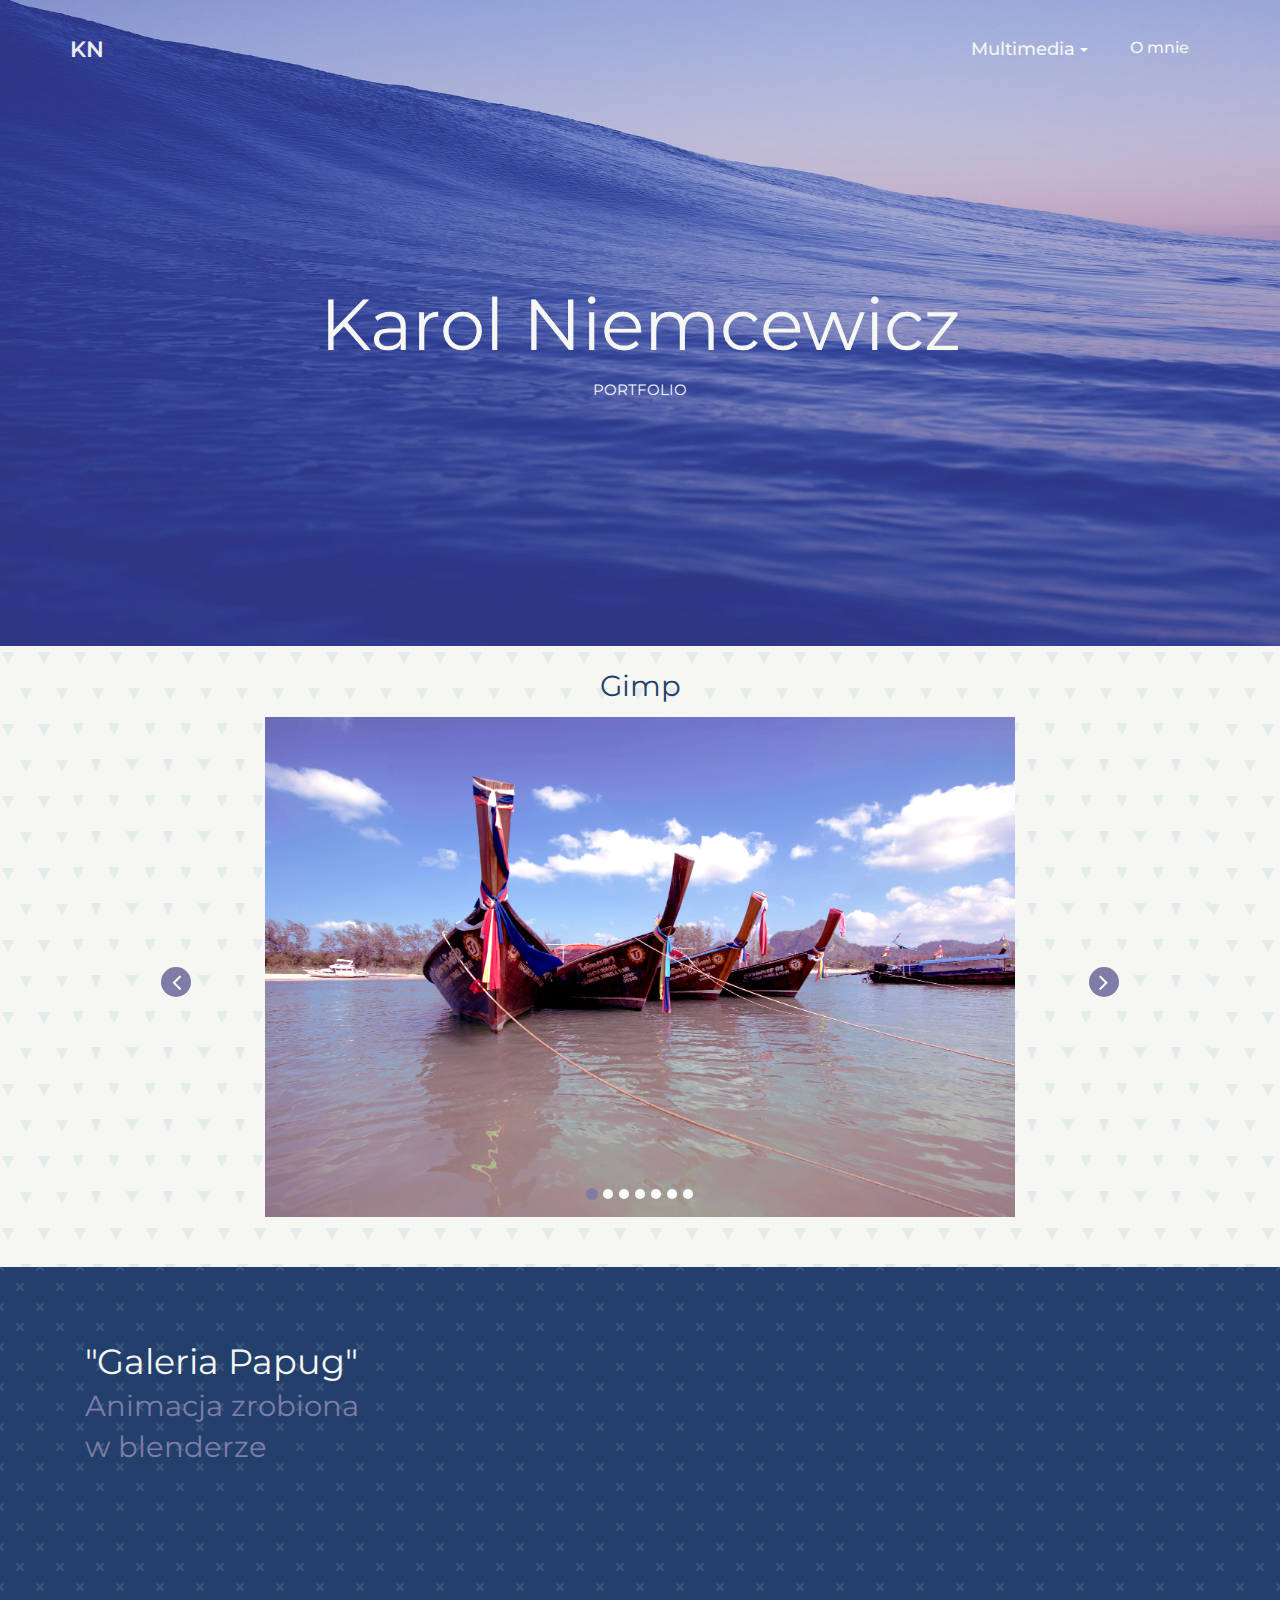
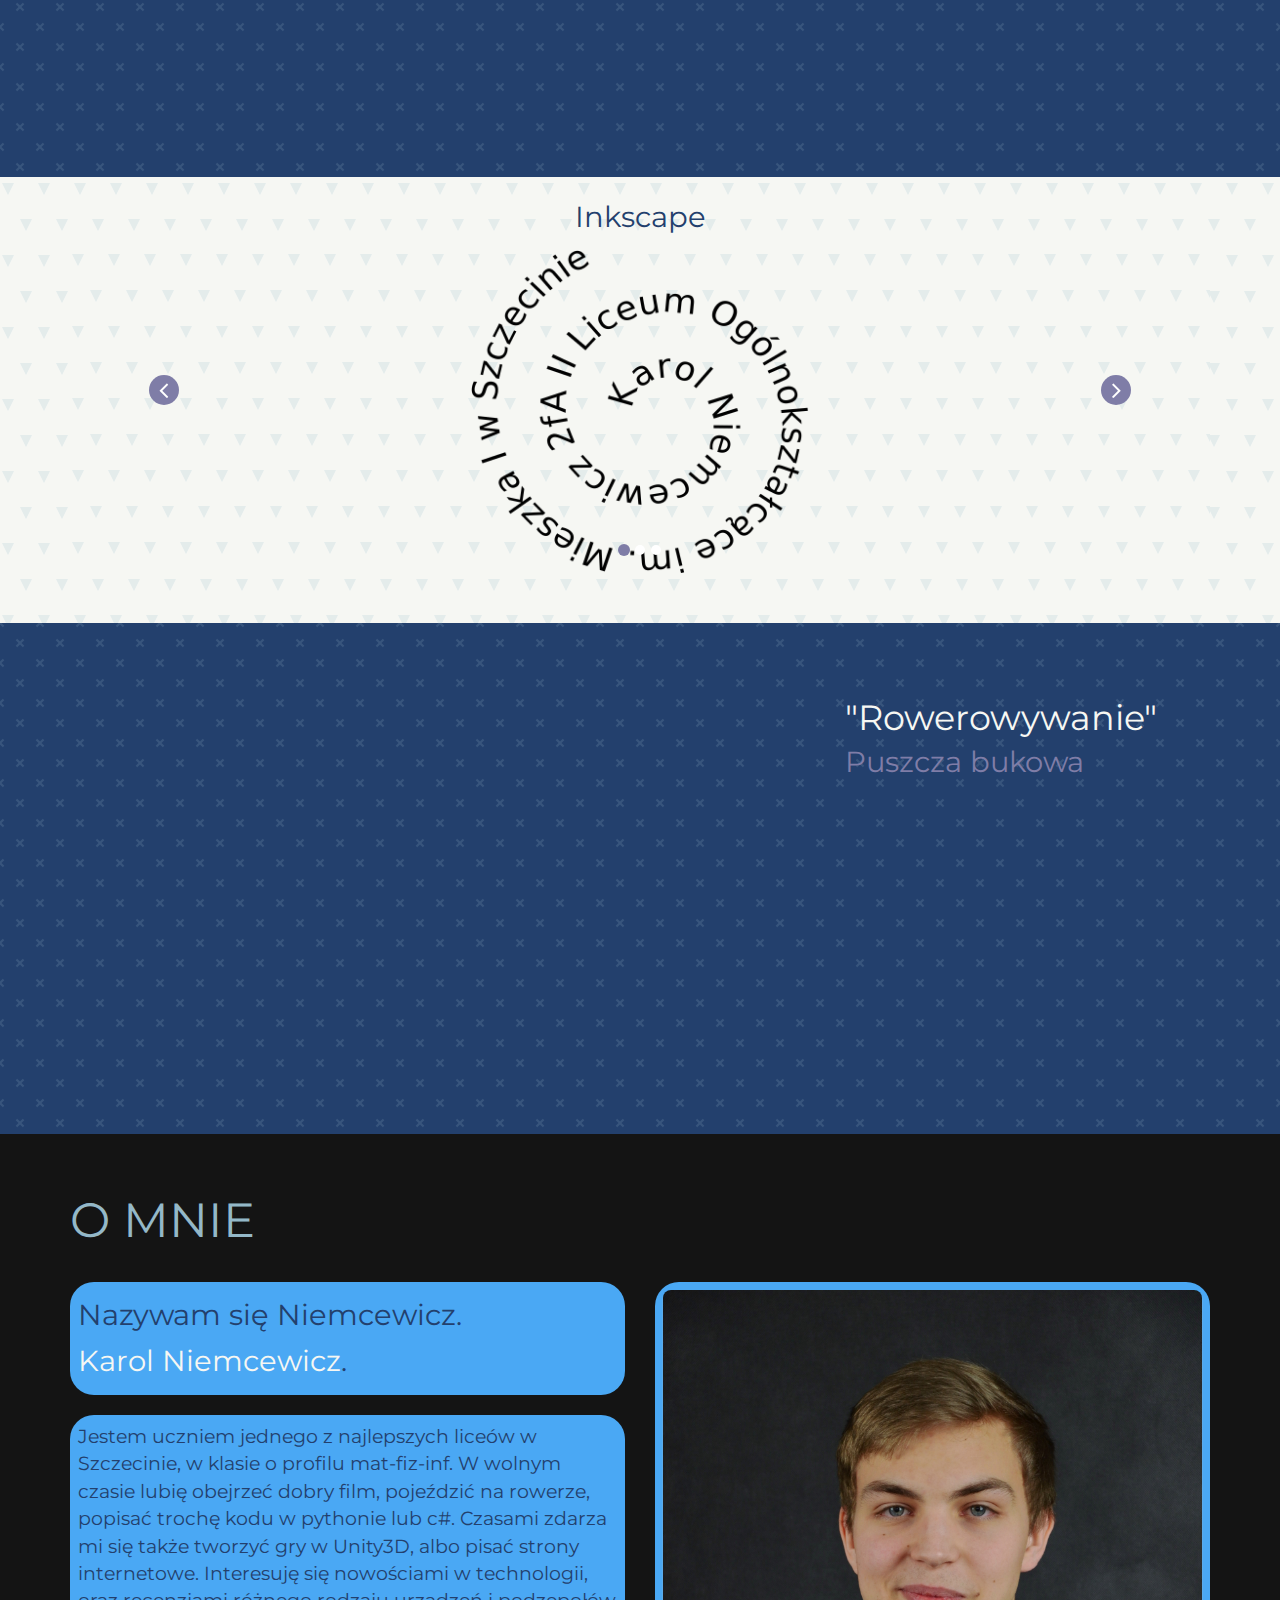
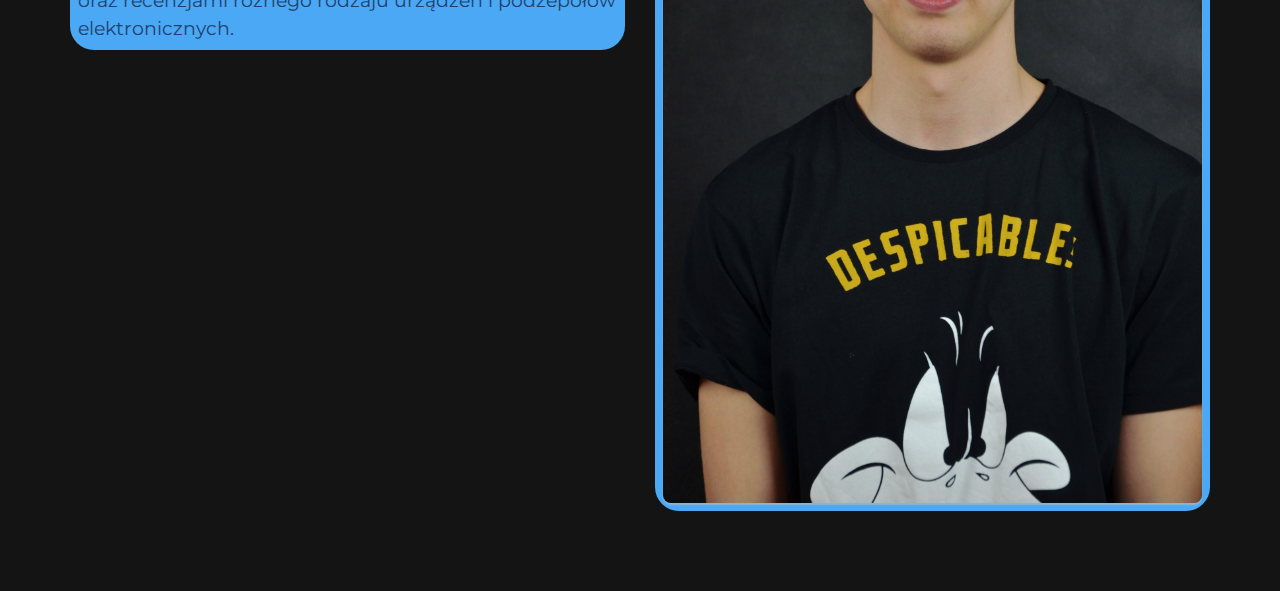
==== index.html @ 4304718c "changed collumn layout in 'about me' sector" ====
<!DOCTYPE html>
<html lang="en">
<head>
	<meta charset="utf-8" />
	<meta http-equiv="X-UA-Compatible" content="IE=edge,chrome=1" />
	<link rel="icon" type="image/png" href="myImages/duck.png"><!--assets/paper_img/favicon.ico-->

	<title>KN -Portfolio</title>

	<meta content='width=device-width, initial-scale=1.0, maximum-scale=1.0, user-scalable=0' name='viewport' />
  <meta name="viewport" content="width=device-width" />

  <link href="bootstrap3/css/bootstrap.css" rel="stylesheet" />
  <link href="assets/css/ct-paper.css" rel="stylesheet"/>
  <link href="assets/css/demo.css" rel="stylesheet" />
  <link href="myJSnCSS/myCSS.css" rel="stylesheet" />
  <!--     Fonts and icons     -->
  <link href="http://maxcdn.bootstrapcdn.com/font-awesome/4.2.0/css/font-awesome.min.css" rel="stylesheet">
  <!--<link href='http://fonts.googleapis.com/css?family=Montserrat' rel='stylesheet' type='text/css'>-->
  <!--<link href='http://fonts.googleapis.com/css?family=Open+Sans:400,300' rel='stylesheet' type='text/css'>-->
	<style>
		@import url('https://fonts.googleapis.com/css?family=Montserrat|Open+Sans');
	</style>

</head>
<body>
<!--    navbar come here          -->

<nav class="navbar navbar-transparent" style="z-index:1">
  <div class="container" style="z-index:1">
    <div class="navbar-header">
      <button type="button" class="navbar-toggle" data-toggle="collapse" data-target="#navigation1"><!--aria-expanded="false"-->
        <span class="sr-only">Toggle navigation</span>
        <span class="icon-bar"></span>
        <span class="icon-bar"></span>
        <span class="icon-bar"></span>
      </button>
<!--
      <a href="#" class="navbar-left">-->
				<!--https://ae01.alicdn.com/kf/HTB1A.5dPFXXXXXFXXXXq6xXFXXXH/12cm-15-1cm-font-b-Parrot-b-font-Bird-Fashion-Stickers-Decals-Vinyl-Car-Styling-font.jpg-->
				<!--
				<img class="img-responsive img-thumbnail" alt="logo.jpg" style="max-height: 50px; padding: 0 0;position: relative; top: 10px; left: -8px" src="myImages/KarolN.jpg">
      </a>
-->
			<a class="navbar-brand navbar-left" href="#">
         KN
      </a>
      <!--</div>-->
    </div>
    <div class="collapse navbar-collapse" id="navigation1">
      <ul class="nav navbar-nav navbar-right">
          <li>
						<div class="btn-group">
						  <button type="button" class="whiteTXT btn btn-simple dropdown-toggle" data-toggle="dropdown" aria-haspopup="true" aria-expanded="false">
						    Multimedia <span class="caret"></span>
						  </button>
						  <ul class="dropdown-menu">
						    <li><a href="#gimp">Gimp</a></li>
						    <li><a href="#papugi">Blender</a></li>
						    <li><a href="#inkscape">Inkscape</a></li>
						    <li><a href="#film">Film</a></li>
						  </ul>
						</div>
            <!--<a href="#multimedia" class="btn btn-primary btn-simple whiteTXT whiteTXTnav">Multimedia</a>-->
          </li>
<!--
					<li>
            <a href="#papugi" class="btn btn-default btn-simple whiteTXT whiteTXTnav">Zobacz papużki</a>
          </li>
-->
          <li>
            <!--http://www.creative-tim.com/product/paper-kit-->
            <a href="#omnie" class="btn btn-default btn-simple whiteTXT whiteTXTnav">O mnie</a>
          </li>
      </ul>
    </div>
  </div>
</nav>
<!-- end navbar  -->

	<div class="wrapper">
  	<div class="sec1">
    	<div class="container-fluid">
      	<div class="motto-title col-sm-12">
        	<h1>Karol Niemcewicz</h1>
					<small>PORTFOLIO</small>
	    	</div>
			</div>
	  </div>

	  <div class="sec2" id="gimp" style="">
	    <div class="container">
				<div class="col-md-12" style="text-align: center">
					<!--<h2 style="text-align:left;">Prace z multimediów</h2>-->
					<h3>Gimp</h3>
				</div>
			</div>
			<div class="container">
	      <div class="carousel slide" id="multimediaCarousel" data-ride="carousel">
					<ol class="carousel-indicators">
	    			<li data-target="#multimediaCarousel" data-slide-to="0" class="active"></li>
	    			<li data-target="#multimediaCarousel" data-slide-to="1"></li>
	    			<li data-target="#multimediaCarousel" data-slide-to="2"></li>
						<li data-target="#multimediaCarousel" data-slide-to="3"></li>
						<li data-target="#multimediaCarousel" data-slide-to="4"></li>
						<li data-target="#multimediaCarousel" data-slide-to="5"></li>
						<li data-target="#multimediaCarousel" data-slide-to="6"></li>

	  			</ol>
					<div class="carousel-inner">
						<div class="item active">
							<div class="carouselImg1"><img src="myImages/venezia.jpg"></div>
						</div>
						<div class="item">
							<div class="carouselImg1"><img src="myImages/hairColor.jpg"></div>
						</div>
						<div class="item">
							<div class="carouselImg1"><img src="myImages/faceRepair.jpg"></div>
						</div>
						<div class="item">
							<div class="carouselImg1"><img src="myImages/figura.jpg"></div>
						</div>
						<div class="item">
							<div class="carouselImg1"><img src="myImages/egypt.png"></div>
						</div>
						<div class="item">
							<div class="carouselImg1"><img src="myImages/paris.jpg"></div>
						</div>
						<div class="item">
							<div class="carouselImg1"><img src="myImages/bird.jpg"></div>
						</div>
					</div>
					<a class="left carousel-control" href="#multimediaCarousel" role="button" data-slide="prev">
				    <span class="fa fa-angle-left"></span>
				  </a>
				  <a class="right carousel-control" href="#multimediaCarousel" role="button" data-slide="next">
				    <span class="fa fa-angle-right"></span>
				  </a>
				</div>
	    </div>
	  </div>
	<div class="sec3" id="papugi">
		<div class="container">
			<div class-"row">
				<div class="col-md-4 col-sm-12">
					<h3>
						<big>"Galeria Papug"</big><br><span style="color: #7F7DA7;">Animacja zrobiona w&nbspblenderze</span>
					</h3>
				</div>
				<div class="col-md-8 col-sm-12">
					<div class="embed-responsive embed-responsive-16by9">
						<iframe class="embed-responsive-item" src="https://www.youtube.com/embed/mJWH2rrY6X4" frameborder="0" allowfullscreen ></iframe>
					</div>
				</div>
			</div>
		</div>
	</div>
	<div class="sec4" class="whiteBG whiteTXT" id="inkscape">
		<div class="col-md-12" style="text-align: center;">
			<!--<h2 style="text-align:left;">Prace z multimediów</h2>-->
			<h3>Inkscape</h3>
		</div>
		<div class="carousel slide container" id="inkscapeCar" data-ride="carousel">
			<ol class="carousel-indicators">
  			<li data-target="#inkscapeCar" data-slide-to="0" class="active"></li>
  			<li data-target="#inkscapeCar" data-slide-to="1"></li>
				<li data-target="#inkscapeCar" data-slide-to="2"></li>
  		</ol>
			<div class="carousel-inner">
				<div class="item active">
					<div class="carouselImg2"><img src="myImages/ink1.png"></div>
				</div>
				<div class="item">
					<div class="carouselImg2"><img src="myImages/ink2.png"></div>
				</div>
				<div class="item">
					<div class="carouselImg2"><img src="myImages/ink3.png"></div>
				</div>
			</div>
			<a class="left carousel-control" href="#inkscapeCar" role="button" data-slide="prev">
		    <span class="fa fa-angle-left"></span>
		  </a>
		  <a class="right carousel-control" href="#inkscapeCar" role="button" data-slide="next">
		    <span class="fa fa-angle-right"></span>
		  </a>
		</div>
	</div>
	<div class="sec3" id="film">
			<div class="container">
				<div class-"row">
					<div class="col-md-8 col-sm-12">
						<div class="embed-responsive embed-responsive-16by9">
							<iframe class="embed-responsive-item" src="https://www.youtube.com/embed/llq_i2OmAB4" frameborder="0" allowfullscreen></iframe>
						</div>
					</div>
					<div class="col-md-4 col-sm-12">
						<h3>
							<big>"Rowerowywanie"</big><br><span style="color: #7F7DA7;">Puszcza bukowa</span>
						</h3>
					</div>
				</div>
			</div>
		</div>
		<div class="about" id="omnie">
			<div class="container">
				<h2 class="text-uppercase" style="padding-bottom:20px; color:#94B8C8;">O Mnie</h2>
				<div class="row">
					<div class="col-md-6 col-sm-12">
						<div class="card">
							<h3 style="margin-top:2px;margin-bottom:2px;line-height:1.6">Nazywam się Niemcewicz.<br><span style="color:#F6F7F3;">Karol Niemcewicz</span>.</h3>
						</div>
						<div class="card" style="font-size:1.2em;margin-top:20px;">
							Jestem uczniem jednego z&nbspnajlepszych liceów w Szczecinie, w&nbspklasie o&nbspprofilu <span style="white-space: nowrap">mat-fiz-inf.</span>
							W&nbspwolnym czasie lubię obejrzeć dobry film, pojeździć na rowerze, popisać trochę kodu w&nbsppythonie lub&nbspc#.
							Czasami zdarza mi się także tworzyć gry w&nbspUnity3D, albo&nbsppisać strony internetowe.
							Interesuję się nowościami w&nbsptechnologii, oraz&nbsprecenzjami różnego rodzaju urządzeń i&nbsppodzepołów elektronicznych.
						</div>
					</div>
					<div class="col-md-6 col-sm-12">
						<div class="card">
							<img src="myImages/KarolN.JPG" class="img-responsive img-rounded">
						</div>
					</div>
				</div>
			</div>
		</div>
	</div>
</body>

  <script src="assets/js/jquery-1.10.2.js" type="text/javascript"></script>
	<script src="assets/js/jquery-ui-1.10.4.custom.min.js" type="text/javascript"></script>

	<script src="bootstrap3/js/bootstrap.js" type="text/javascript"></script>
	<script src="bootstrap3/js/bootstrap.min.js" type="text/javascript"></script>
	<!--  Plugins -->
	<script src="assets/js/ct-paper-checkbox.js"></script>
	<script src="assets/js/ct-paper-radio.js"></script>
	<script src="assets/js/bootstrap-select.js"></script>
	<script src="assets/js/bootstrap-datepicker.js"></script>
  <!--<script type="text/javascript" src="https://maps.googleapis.com/maps/api/js?v=3.exp"></script>-->

	<script src="assets/js/ct-paper.js"></script>
	<script>
	//Animated navbar script

	$(document).ready(function(){
  	// Add scrollspy to <body>
		$('.dropdown-toggle').dropdown();
  	$('body').scrollspy({target: ".navbar", offset: 50});

  	// Add smooth scrolling on all links inside the navbar
  	$("#navigation1 a").on('click', function(event) {
    	// Make sure this.hash has a value before overriding default behavior
    	if (this.hash !== "") {
      	// Prevent default anchor click behavior
      	event.preventDefault();

      	// Store hash
      	var hash = this.hash;

      	// Using jQuery's animate() method to add smooth page scroll
      	// The optional number (800) specifies the number of milliseconds it takes to scroll to the specified area
      	$('html, body').animate({
        	scrollTop: $(hash).offset().top
      		}, 800, function(){

        	// Add hash (#) to URL when done scrolling (default click behavior)
        	window.location.hash = hash;
      	});
    	}  // End if
  	});
	});
</script>
</html>
---- assets/css/demo.css ----
.tim-row{
    margin-bottom: 20px;
}

.tim-white-buttons {
    background-color: #777777;
}
.tim-title{
    margin-top: 30px;
    margin-bottom: 25px;
    min-height: 32px;
}
.tim-title.text-center{
    margin-bottom: 50px;
}
.tim-typo{
    padding-left: 25%;
    margin-bottom: 40px;
    position: relative;   
}
.tim-typo .tim-note{
    bottom: 10px;
    color: #c0c1c2;
    display: block;
    font-weight: 400;
    font-size: 13px;
    line-height: 13px;
    left: 0;
    margin-left: 20px;
    position: absolute;
    width: 260px;
}
.tim-row{
    padding-top: 50px;
}
.tim-row h3{
    margin-top: 0;
}
.switch{
    margin-right: 20px;
}
#navbar-full .navbar{
    border-radius: 0 !important;
    margin-bottom: 0;
    z-index: 2;
}
.space{
    height: 130px;
    display: block;
}
.space-110{
    height: 110px;
    display: block;
}
.space-50{
    height: 50px;
    display: block;
}
.space-70{
    height: 70px;
    display: block;
}
.navigation-example .img-src{
    background-attachment: scroll; 
}

.main{
    background-color: #fff;
/*     position: relative; */

}
.navigation-example{
    background-image: url('../paper_img/red.jpg');
    background-position: center center;
    background-size: cover;
    background-attachment: fixed;
    margin-top:0;
}
#notifications{
    background-color: #FFFFFF;
    display: block;
    width: 100%;
    position: relative;
}
.tim-note{
    text-transform: capitalize;
}
.subscribe-form{
    padding-top: 20px;
}
.subscribe-form .form-control{
    
}

.space-100{
    height: 100px;
    display: block;
    width: 100%;
}

.be-social{
    padding-bottom: 20px;
/*     border-bottom: 1px solid #aaa; */
    margin: 0 auto 40px;
}
.txt-white{
    color: #FFFFFF;
}
.txt-gray{
    color: #ddd !important;
}
.footer-demo{
    background-attachment: fixed;
    position: relative;
    line-height: 20px;
}
.footer-demo nav > ul {
  list-style: none;
  margin: 0;
  padding: 0;
  font-weight: normal;
}
.footer-demo nav > ul > li{
    display: inline-block;
    padding: 10px 15px;
    margin: 15px 3px;
    line-height: 20px;
    text-align: center;
}
.footer-demo nav > ul > li:first-child{
    margin: 0;
    padding: 0;
}
.footer-demo nav > ul a:not(.btn) {
  color: #777777;
  display: block;
  margin-bottom: 3px;
}
.footer-demo nav > ul a:not(.btn):hover, .footer nav > ul a:not(.btn):focus {
  color: #E3E3E3;
}
.footer-demo .copyright {
  color: #777777;
  padding: 10px 15px;
  font-size: 14px;
  margin: 15px 3px;
  line-height: 20px;
  text-align: center;
}
.footer-demo .heart{
    color: #EB5E28;
}

.social-share{
    float: left;
    margin-right: 8px;
}
.social-share a{
    color: #FFFFFF;
}
#subscribe_email{
    border-radius: 0;
    border-left: 0;
    border-right: 0;
}
.pick-class-label{
    border-radius: 8px;
    color: #ffffff;
    cursor: pointer;
    display: inline-block;
    font-size: 75%;
    font-weight: bold;
    line-height: 1;
    margin-right: 10px;
    padding: 23px;
    text-align: center;
    vertical-align: baseline;
    white-space: nowrap;
}

.parallax{
  width:100%;
  height:570px;
 
  display: block;
  background-attachment: fixed;
    background-repeat:no-repeat;
    background-size:cover;
    background-position: center center;
  
}

.logo-container .logo{
    overflow: hidden;
    border-radius: 50%;
    border: 1px solid #333333;
    width: 50px; 
    float: left;
}

.logo-container .brand{
    font-size: 18px;
    color: #FFFFFF;
    line-height: 20px;
    float: left;
    margin-left: 10px;
    margin-top: 5px;
    width: 50px;
    height: 50px;
}
.logo-container{
    margin-top: 10px;
}
.logo-container .logo img{
    width: 100%;
}
.navbar-small .logo-container .brand{
    color: #333333;
}
.demo-header{
    background-size: cover;
    background-color: #FF8F5E;
    background-position: center top;
    margin-top: -100px;
    min-height: 600px;
}
.demo-header-image{
    background-image: url('../paper_img/city.jpg');
}
.demo-header .motto{
    color: #FFFFFF;
    padding-top: 15%;
    text-align: center;
    z-index: 3;
}
.demo-header .motto h3{
    margin-bottom: 0;
}
.separator{
    content: "Separator";
    color: #FFFFFF;
    display: block;
    width: 100%;
    padding: 20px;
}
.separator-line{
    background-color: #EEE;
    height: 1px;
    width: 100%;
    display: block;
}
.separator.separator-gray{
    background-color: #EEEEEE;
}
.social-buttons-demo .btn{
    margin-right: 5px;
    margin-bottom: 7px;
}

.img-container{
    width: 100%;
    overflow: hidden;
}
.img-container img{
    width: 100%;
}
.lightbox img{
    width: 100%;
}
.lightbox .modal-content{
    overflow: hidden;
}
.lightbox .modal-body{
    padding: 0;
}
@media screen and (min-width: 991px){
    .lightbox .modal-dialog{
        width: 960px;
    }
}

@media (max-width: 768px){
    .btn, .btn-morphing{
        margin-bottom: 10px;
    }
    .parallax .motto{
        top: 170px;
        margin-top: 0;
        font-size: 60px;
        width: 270px;
    }
}

.presentation .loader{
    opacity: 0;
    display: block;
    transition: all 0.4s;
    -webkit-transition: all 0.4s;
    position: fixed;
    left: 50%;
    top: 50%;
    z-index: 1031;
    margin-left: -32px;
    margin-top: -32px;
}
.presentation  .loader.visible{
    display: block;
    opacity: 1;
}
.presentation  .modal-content{
    background-color: transparent;
    box-shadow: 0 0 0;
}
.presentation .modal-backdrop.in{
    opacity: 0.45;
}
.presentation .preload-image{
    display: none;
    box-shadow: 0 0 15px rgba(0, 0, 0, 0.15), 0 0 1px 1px rgba(0, 0, 0, 0.1);
}
/*       Loading dots  */

/*      transitions */
.presentation .front, .presentation .front:after, .presentation .front .btn, .logo-container .logo, .logo-container .brand{
     -webkit-transition: all .2s;
    -moz-transition: all .2s;
    -o-transition: all .2s;
    transition: all .2s;
}
.presentation{
    
}
.presentation .section{
    padding: 100px 0;
}
.presentation .colors{
    padding: 100px 0;
}
.presentation > .description{
    padding-top: 20px;
}
.presentation .section-rotation{
    padding: 140px 0;
}
.presentation .section-images{
    padding: 80px 0;
}
.presentation .section-thin{
    padding: 0;
}
.presentation .section-pay{
    padding-top: 20px;
}
.presentation .colors{
    padding: 70px 0;
    z-index: 7;
    position: relative;
    margin-top: -300px;
}
.presentation .colors{
    border-top: 1px solid #DDDDDD;
}
.presentation .card-container{
     -webkit-perspective: 800px;
    -moz-perspective: 800px;
    -o-perspective: 800px;
    perspective: 800px;
    min-height: 500px;
    width: 300px;
    position: relative;
    margin-top: 90px;
}
.presentation .card-component{
    -webkit-transform-style: preserve-3d;
   -moz-transform-style: preserve-3d;
     -o-transform-style: preserve-3d;
        transform-style: preserve-3d;
	position: relative;
	height: 600px;
}
.presentation .card-component .front{
    -webkit-backface-visibility: hidden;
    -moz-backface-visibility: hidden;
    -o-backface-visibility: hidden;
    backface-visibility: hidden;
    -webkit-transform: rotateY( -28deg );
    -moz-transform: rotateY( -28deg );
    -o-transform: rotateY( -28deg );
    transform: rotateY( -28deg );

	position: absolute;
	top: 0;
	left: 0;
	background-color: #FFF; 
    width: 100%;
    cursor: pointer;
    box-shadow: 10px 4px 14px rgba(0, 0, 0, 0.12);
    border-radius: 10px;
    overflow: hidden;
    border: 1px solid rgba(0,0,0,.12);
}

.presentation .front img{
    z-index: 2;
    position: relative;
}

.presentation .card-container:hover .front{
    top: -10px; 
}

.presentation .card-component img{
    width: 100%;
}
.presentation .description .col-md-3{
    width: 16%;
    margin-left: 4%;
}
.presentation .first-card{
    z-index: 6;
}
.presentation .second-card{
    z-index: 5;
}
.presentation .third-card{
    z-index: 4;
}
.presentation .fourth-card{
    z-index: 3;
}
.presentation h1,
.presentation h2{
    font-weight: 200;
}
.presentation h4,
.presentation h5,
.presentation h6{
    font-weight: 300;
}
.presentation h4{
    font-size: 18px;
    line-height: 24px;  
}
.presentation .info h4{
    font-size: 24px;
    line-height: 28px;
}

.presentation .section-gray h1 small{
    color: #888888;
}
.presentation .color-container{
    text-align: center;
}
.presentation .color-container img{
    width: 100%;
    margin-bottom: 10px;
}
.presentation .circle-color{
    width: 40px;
    height: 40px;
    border-radius: 10px;
    display: block;
    background-color: #cccccc;
    margin: 0 auto;
}
.presentation .circle-red{
    background-color: #ff3b30;
}
.presentation .circle-blue{
    background-color: #3472f7;
}
.presentation .circle-azure{
    background-color: #2ca8ff;
}
.presentation .circle-green{
    background-color: #05ae0e;
}
.presentation .circle-orange{
    background-color: #ff9500;
}

.presentation .section-gray-gradient{
    background: rgb(255,255,255); /* Old browsers */
    background: -moz-linear-gradient(top,  rgba(255,255,255,1) 25%, rgba(231,231,231,1) 100%); /* FF3.6+ */
    background: -webkit-gradient(linear, left top, left bottom, color-stop(25%,rgba(255,255,255,1)), color-stop(100%,rgba(231,231,231,1))); /* Chrome,Safari4+ */
    background: -webkit-linear-gradient(top,  rgba(255,255,255,1) 25%,rgba(231,231,231,1) 100%); /* Chrome10+,Safari5.1+ */
    background: -o-linear-gradient(top,  rgba(255,255,255,1) 25%,rgba(231,231,231,1) 100%); /* Opera 11.10+ */
    background: -ms-linear-gradient(top,  rgba(255,255,255,1) 25%,rgba(231,231,231,1) 100%); /* IE10+ */
    background: linear-gradient(to bottom,  rgba(255,255,255,1) 25%,rgba(231,231,231,1) 100%); /* W3C */
    filter: progid:DXImageTransform.Microsoft.gradient( startColorstr='#ffffff', endColorstr='#e7e7e7',GradientType=0 ); /* IE6-9 */
}
.presentation .section-black{
    background-color: #333;
}

.rotating-card-container {
    -webkit-perspective: 900px;
   -moz-perspective: 900px;
     -o-perspective: 900px;
        perspective: 900px;
        margin-bottom: 30px;
}

.rotating-card {
   -webkit-transition: all 1.3s;
   -moz-transition: all 1.3s;
     -o-transition: all 1.3s;
        transition: all 1.3s;
-webkit-transform-style: preserve-3d;
   -moz-transform-style: preserve-3d;
     -o-transform-style: preserve-3d;
        transform-style: preserve-3d;

    margin-top: 20px;    
  position: relative;
   background: none repeat scroll 0 0 #FFFFFF;
    border-radius: 20px;
    color: #444444;    
}
.rotating-card-container .rotate, 
.rotating-card .back{
    -webkit-transform: rotateY( 180deg );
    -moz-transform: rotateY( 180deg );
    -o-transform: rotateY( 180deg );
    transform: rotateY( 180deg );
}
.rotating-card-container:hover .rotate{
    -webkit-transform: rotateY(0deg);
    -moz-transform: rotateY(0deg);
    -o-transform: rotateY(0deg);
    transform: rotateY(0deg);
}


.rotating-card .front,
.rotating-card .back {
    -webkit-backface-visibility: hidden;
    -moz-backface-visibility: hidden;
    -o-backface-visibility: hidden;
    backface-visibility: hidden;
    
    position: absolute;
    top: 0;
    left: 0;
    background-color: #FFF;
    box-shadow: 0 3px 17px rgba(0,0,0,.15);
}

.rotating-card .front {
    z-index: 2;
}

.rotating-card .back {
    z-index: 3;
    height: 500px;
    width: 100%;
    display: block;
    padding: 0 15px;
    background-color: #e5e5e5;
}

.rotating-card .back-contaier {
  background-color: white;
  padding: 30px 15px;

}

.rotating-card .image{
    border-radius: 20px 20px 0 0;
}
.rotating-card-container, 
.rotating-card .front, 
.rotating-card .back {
  width: 100%;
  min-height: 500px;
  border-radius: 20px;
}
/*       Fix bug for IE      */

@media screen and (-ms-high-contrast: active), (-ms-high-contrast: none) {
    .rotating-card .front, .rotating-card .back{
        -ms-backface-visibility: visible;    
        backface-visibility: visible;
    }
    .rotating-car .back {
        visibility: hidden;
        -ms-transition: all 0.2s cubic-bezier(.92,.01,.83,.67);
    }
    .rotating-card .front{
        z-index: 4;
    }
    .rotating-card-container:hover .back{
        z-index: 5;
        visibility: visible;
    }
}

.fixed-section{
    margin-top: 90px;
}
.fixed-section ul li{
    list-style: none;
}
.fixed-section li a{
    font-size: 14px;
    padding: 2px;
    display: block;
    color: #666666;
}
.fixed-section li a.active{
    color: #00bbff;
}
.fixed-section.float{
    position: fixed;
    top: 100px;
    width: 200px;
    margin-top: 0;
}


/* prettyprint */
.presentation pre.prettyprint{
    background-color: transparent;
    border: 0px !important; 
    margin-bottom: 0;
    margin-top: 30px;
    text-align: left;
}
.presentation .atv,
.presentation .str{
    color: #0D9814;
}
.presentation .tag,
.presentation .pln,
.presentation .kwd{
    color: #195CEC;
}
.presentation .atn{
    color: #2C93FF;
}
.presentation .pln{
    color: #333;
}
.presentation .com{
    color: #999;
}

.presentation .text-white{
    color: #FFFFFF;
    text-shadow: 0 1px 2px rgba(0,0,0,.13);
}
.presentation .section-images .card-image{
    border-radius: 6px 6px 0 0;
    overflow: hidden;
    box-shadow: 0 -3px 8px rgba(0,0,0,0);
}
.presentation .section-images .card-image .image{
/*     border-radius: 6px; */
}
@media (max-width: 1200px){
    .presentation .section-images .image img{
        width: 100%;
    }
        
}
.presentation .card-text-adjust{
    padding-left: 40px;
}
.presentation .info.info-separator{
    position: relative;
}
.presentation .info.info-separator:after{
    height: 100%;
    position: absolute;
    background-color: #ccc;
    width: 1px;
    content: "";
    right: -7px;
    top: 0;
}
.presentation .info li{
    padding: 5px 0;
    border-bottom: 1px solid #E5E5E5;
    color: #666666;
}
.presentation .info ul{
    width: 240px;
    margin: 10px auto;
}
.presentation .info li:last-child{
    border: 0;
}

/*      layer animation          */
    
.layers-container{
    display: block;
    margin-top: 50px;
    position: relative;
}
.layers-container img {
  position: absolute;
  width: 100%;
  height: auto;
  top: 0;
  left: 0;
  text-align: center;
}

.section-black {
  background-color: #333;
}

#layerHover{
  top: 30px;
}
#layerImage{
    top: 50px;
}
#layerBody{
  top: 75px;
}

.animate {
  transition: 1.5s ease-in-out;
  -moz-transition: 1.5s ease-in-out;
  -webkit-transition: 1.5s ease-in-out;
}

.down {
  transform: translate(0,45px);
  -moz-transform: translate(0,45px);
  -webkit-transform: translate(0,45px);
}

.down-2x {
   transform: translate(0,90px);
  -moz-transform: translate(0,90px);
  -webkit-transform: translate(0,90px);
}


.navbar-default.navbar-small .logo-container .brand{
    color: #333333;
}
.navbar-transparent.navbar-small .logo-container .brand{
    color: #FFFFFF;
}
.navbar-default.navbar-small .logo-container .brand{
    color: #333333;
}
.section-thin{
    padding-bottom: 0;
}

.info.info-separator{
    position: relative;
}
.info.info-separator:after{
    height: 100%;
    position: absolute;
    background-color: #ccc;
    width: 1px;
    content: "";
    right: -7px;
    top: 0;
}
@media (max-width: 767px){
.info.info-separator:after{
    display: none;
  }
}
.info li{
    padding: 5px 0;
    border-bottom: 1px solid #E5E5E5;
    color: #666666;
}
.info ul{
    width: 240px;
    margin: 10px auto;
}
.info li:last-child{
    border: 0;
}
.payment-methods i {
    font-size: 28px;
    padding: 0 3px;
    width: 38px;
}
.payment-methods h4 {
    font-size: 18px;
    line-height: 38px;
}
.info .description .btn{
    width: 240px;
    font-weight: 500;
}
#buyButtonHeroes{
    margin-top: 31px;
}
.right-click{
    width: 100%;
    height: 100%;
    background: rgba(51, 51, 51, 0.8);
    position: fixed;
    z-index: 20000;
    display: none;
}
.onclick{
    width: 100%;
    height: 100%;
    position: absolute;
    z-index: 20001;
}
.container-right-click{
    width: 100%;
    position: absolute;
    top: 0;
    left: 0;
}
.container-right-click .card-price#card-price-small{
    margin-top: 70px;
     -webkit-transition: all .2s;
    -moz-transition: all .2s;
    -o-transition: all .2s;
    transition: all .2s;
    position: relative;
    z-index: 20003;
    
}
.container-right-click .card-price#card-price-big{
    margin-top: 40px;
     -webkit-transition: all .2s;
    -moz-transition: all .2s;
    -o-transition: all .2s;
    transition: all .2s;
      position: relative;
    z-index: 20003;
    
}
.animated {
  -webkit-animation-duration: 1s;
          animation-duration: 1s;
  -webkit-animation-fill-mode: both;
          animation-fill-mode: both;
}

@-webkit-keyframes bounceInDown {
  0%, 60%, 75%, 90%, 100% {
    -webkit-transition-timing-function: cubic-bezier(0.215, 0.610, 0.355, 1.000);
            transition-timing-function: cubic-bezier(0.215, 0.610, 0.355, 1.000);
  }

  0% {
    opacity: 0;
    -webkit-transform: translate3d(0, -3000px, 0);
            transform: translate3d(0, -3000px, 0);
  }

  60% {
    opacity: 1;
    -webkit-transform: translate3d(0, 25px, 0);
            transform: translate3d(0, 25px, 0);
  }

  75% {
    -webkit-transform: translate3d(0, -10px, 0);
            transform: translate3d(0, -10px, 0);
  }

  90% {
    -webkit-transform: translate3d(0, 5px, 0);
            transform: translate3d(0, 5px, 0);
  }

  100% {
    -webkit-transform: none;
            transform: none;
  }
}

@keyframes bounceInDown {
  0%, 60%, 75%, 90%, 100% {
    -webkit-transition-timing-function: cubic-bezier(0.215, 0.610, 0.355, 1.000);
            transition-timing-function: cubic-bezier(0.215, 0.610, 0.355, 1.000);
  }

  0% {
    opacity: 0;
    -webkit-transform: translate3d(0, -3000px, 0);
            transform: translate3d(0, -3000px, 0);
  }

  60% {
    opacity: 1;
    -webkit-transform: translate3d(0, 25px, 0);
            transform: translate3d(0, 25px, 0);
  }

  75% {
    -webkit-transform: translate3d(0, -10px, 0);
            transform: translate3d(0, -10px, 0);
  }

  90% {
    -webkit-transform: translate3d(0, 5px, 0);
            transform: translate3d(0, 5px, 0);
  }

  100% {
    -webkit-transform: none;
            transform: none;
  }
}

.bounceInDown {
  -webkit-animation-name: bounceInDown;
          animation-name: bounceInDown;
}

.container-right-click h4{
    color: white;margin-top: 45px;font-weight: 200;margin-bottom: 0;
}
.icon-class{
    fill: #75c3b6;
}
.navbar-header{
    min-width: 120px;
}
#notifications{
    background-color: #F5F2EC;
}
#demo-navbar{
    border-radius: 0;
    margin-bottom: 0px;
}
.download-area{
    margin-top: 30px;
}
.sharing-area{
    margin-top: 50px;
}
.sharing-area .btn{
    margin-top: 14px;
}

/* for components and tutorial page */
pre.prettyprint{
    background-color: #FFFCF5;
    border: 0px; 
    margin-bottom: 0;
    margin-top: 20px;
    padding: 20px;
    text-align: left;
}
.atv, .str{
    color: #75c3b6;
}
.tag, .pln, .kwd{
    color: #7A9E9F;
}
.atn{
    color: #68B3C8;
}
.pln{
    color: #333;
}
.com{
    color: #999;
}
.space-top{
    margin-top: 50px;
}
.area-line{
    border: 1px solid #999;
    border-left: 0;
    border-right: 0;
    color: #666;
    display: block;
    margin-top: 20px;
    padding: 8px 0;
    text-align: center;
}
.area-line a{
    color: #666;
}
.container-fluid{
    padding-right: 15px;
    padding-left: 15px;
}
.example-pages{
    margin-top: 50px;
}
---- myJSnCSS/myCSS.css ----
/*
//COLORS:
//F6F7F3   white
//94B8C8   grey
//4AA8F4   lightblue
//7F7DA7   lightpurple
//23406D   darkblue
*/
body{
  /*background: #000;*/

  margin:0 !important;
}
.wrapper{
  background-color: #23406D;
}
small{
  font-size: 1.5rem;
  color: #F6F7F3;
}

.whiteTXT{
  color: #F6F7F3 !important;
}

.sec1{/*
  sky
  background-image: url('http://orig07.deviantart.net/6369/f/2015/286/1/8/departure_by_auroralion-d9czi3p.png');

  parrot
  background-image: url('http://viemagazine.com/wp-content/uploads/2015/10/vie-magazine-parrots-feature.jpg');

  water
  background-image: url('http://harvardkennedyschoolreview.com/wp-content/uploads/2015/12/water.jpg');
  */
  background-image: url('../myImages/waterBackground.jpg');
  background-size: cover;
  background-color: #7F7DA7;
  background-position: center top;
  background-blend-mode:overlay;
  margin-top: -120px;
  min-height: 650px;
  /*min-height: 1200px;*/
  padding-top: 50px;
  padding-bottom: 50px;
  text-align:center;
  /*margin-bottom: 0px;*/
  z-index: -1;
}
.motto-title{
  color: #F6F7F3;
  margin-top: 170px;;
  /*background-color: rgba(0,0,0,0.4);*/
  padding-bottom: 15px;
}
.sec2, .sec4{
  /*background-color: #F6F7F3;*/
  color: #23406D;

  /*padding-top: 30px;*/
  padding-bottom: 50px;
  margin: 0;
}
.sec3{
    color: #F6F7F3;
    /*background-color: #23406D;*/
    background-color: #23406d;
    background-image: url("data:image/svg+xml,%3Csvg xmlns='http://www.w3.org/2000/svg' width='40' height='40' viewBox='0 0 40 40'%3E%3Cg fill-rule='evenodd'%3E%3Cg fill='%2394b8c8' fill-opacity='0.18'%3E%3Cpath d='M0 38.59l2.83-2.83 1.41 1.41L1.41 40H0v-1.41zM0 1.4l2.83 2.83 1.41-1.41L1.41 0H0v1.41zM38.59 40l-2.83-2.83 1.41-1.41L40 38.59V40h-1.41zM40 1.41l-2.83 2.83-1.41-1.41L38.59 0H40v1.41zM20 18.6l2.83-2.83 1.41 1.41L21.41 20l2.83 2.83-1.41 1.41L20 21.41l-2.83 2.83-1.41-1.41L18.59 20l-2.83-2.83 1.41-1.41L20 18.59z'/%3E%3C/g%3E%3C/g%3E%3C/svg%3E");


    margin:0;
    padding-top: 50px;
    padding-bottom: 50px;
}
.sec4{
  margin: 0;
  padding-bottom: 50px;
}
.item, .sec2, .sec4{
  background-color: #f6f7f3;
  background-image: url("data:image/svg+xml,%3Csvg xmlns='http://www.w3.org/2000/svg' width='36' height='72' viewBox='0 0 36 72'%3E%3Cg fill-rule='evenodd'%3E%3Cg fill='%2394b8c8' fill-opacity='0.19'%3E%3Cpath d='M2 6h12L8 18 2 6zm18 36h12l-6 12-6-12z'/%3E%3C/g%3E%3C/g%3E%3C/svg%3E");
}
.item{
  padding: 0px !important;
}
.carouselImg1, .carouselImg2{
  text-align: center !important;
}
.carouselImg1 img{
  max-height: 500px;
  max-width: 100%;
}
.carouselImg2 img{
  max-height:325px;
  max-width: 100%;
}
a.carousel-control, li.active{
  background-color: #7F7DA7 !important;
}
.dropdown-menu{
  background-color: #F6F7F3 !important;
  color: #23406D !important;
}
.dropdown-menu > li :hover{
  color:#F6F7F3 !important;
  background-color: #7F7DA7 !important;
}
.about{
  padding-top: 30px;
  padding-bottom: 80px;
  background-color: #141414;
}
.card{
  padding: 8px;
  color:#23406D;
  background-color: #4AA8F4;
  border-style: none;
  border-radius: 24px;
  height: 100%;
}

@media (max-width: 767px) {
  .whiteTXTnav{
    color: #23406D !important;
  }
}
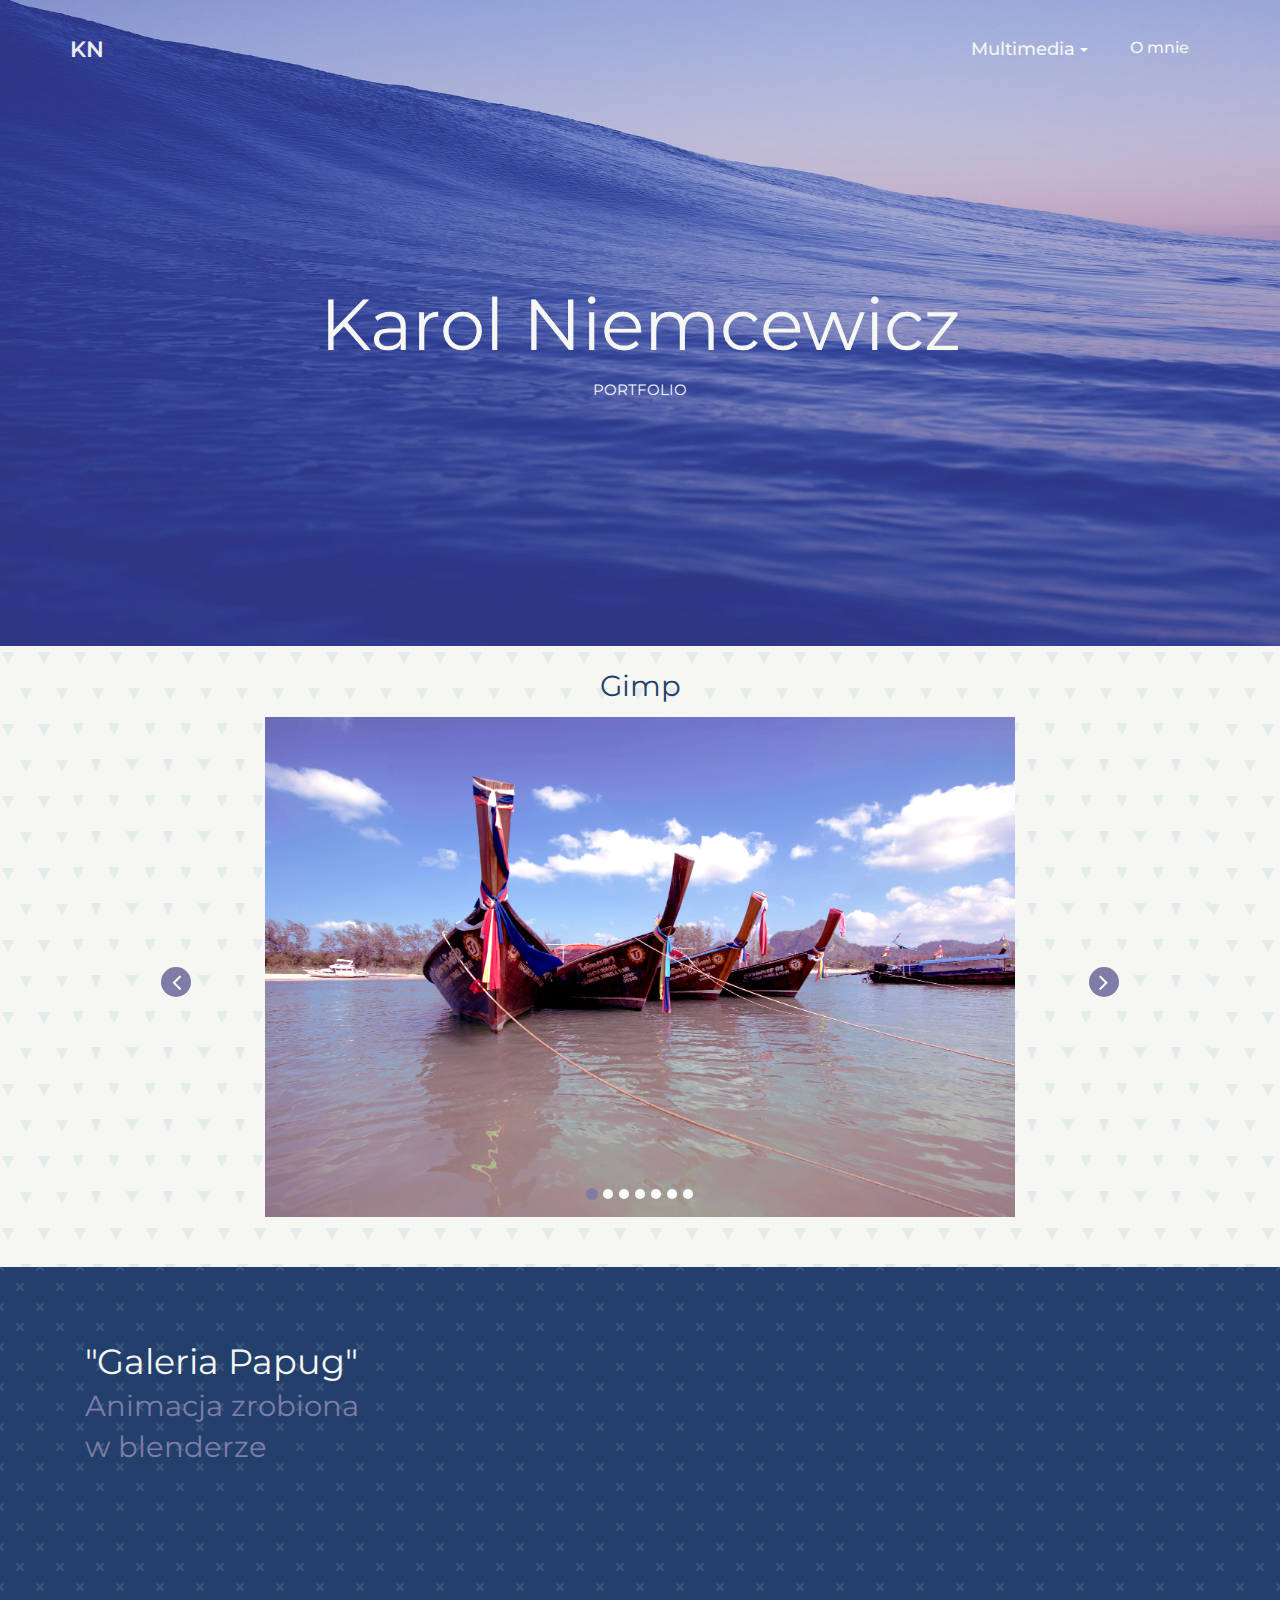
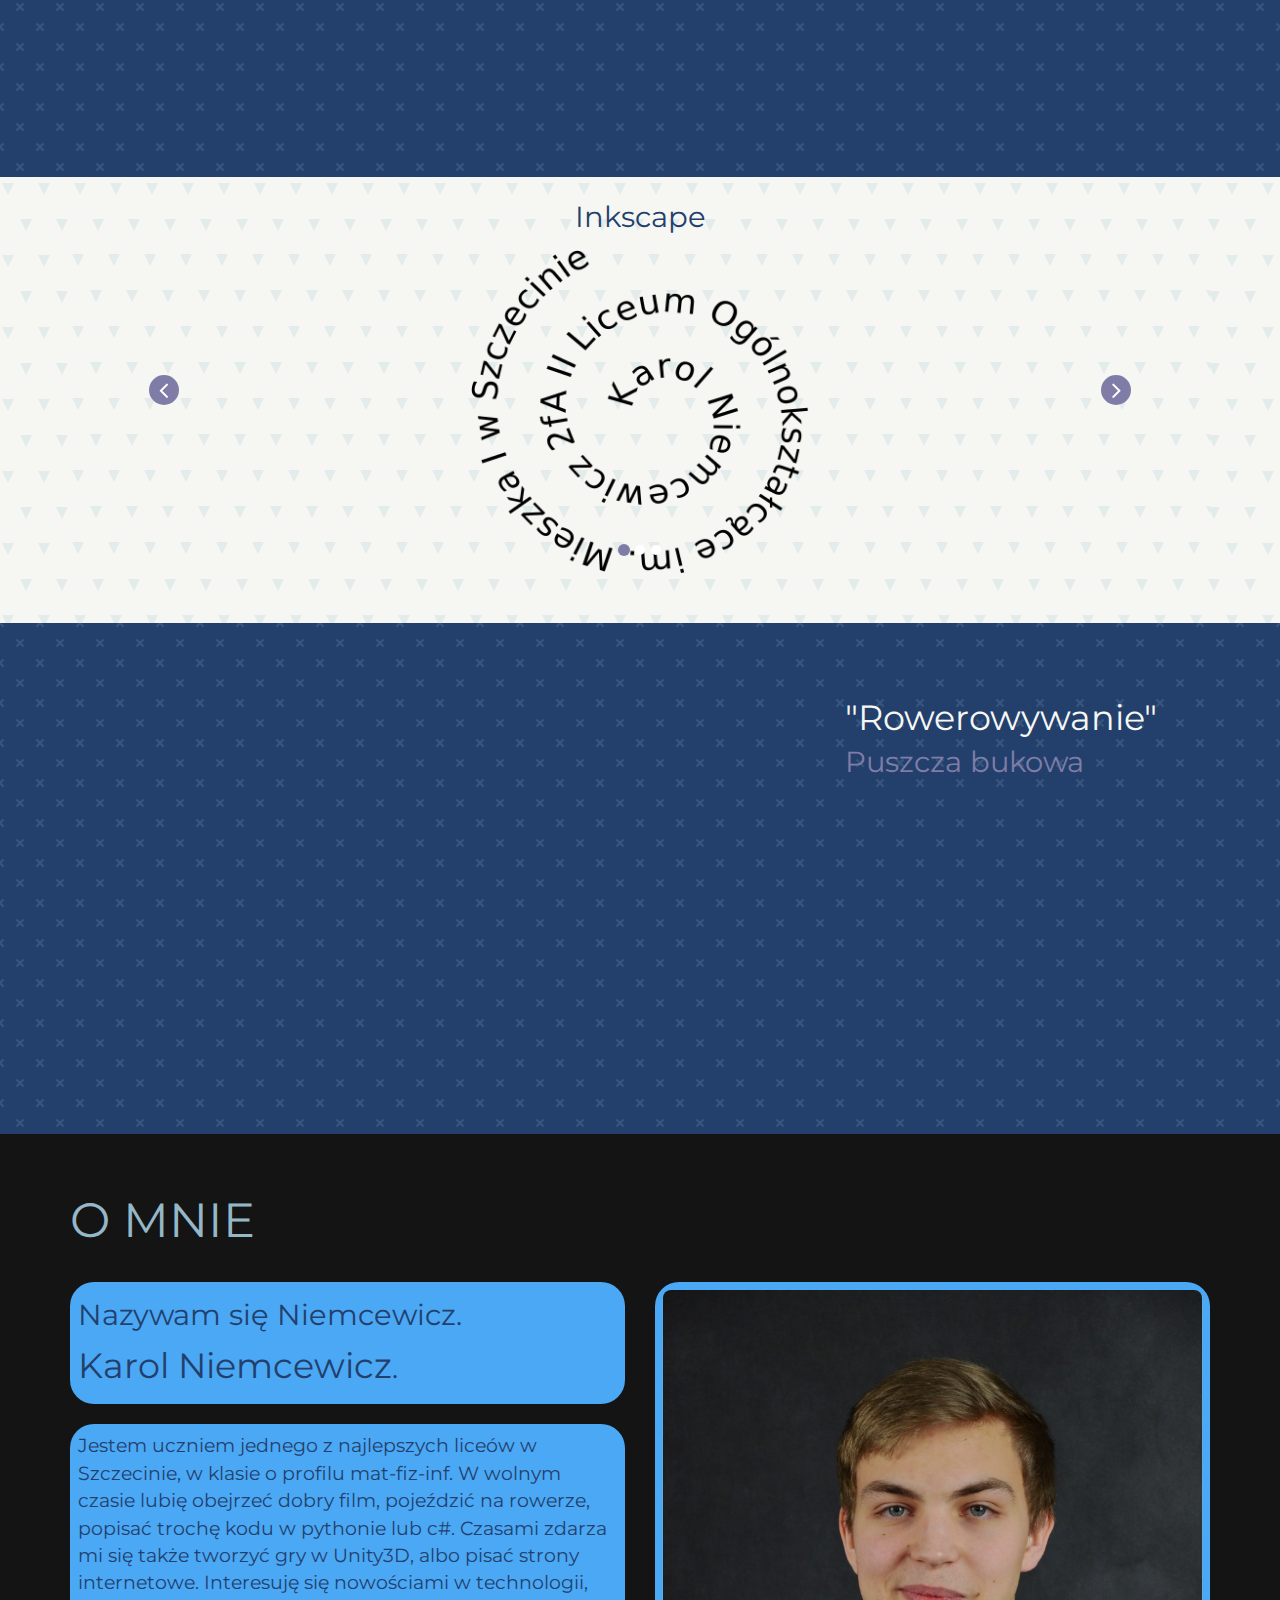
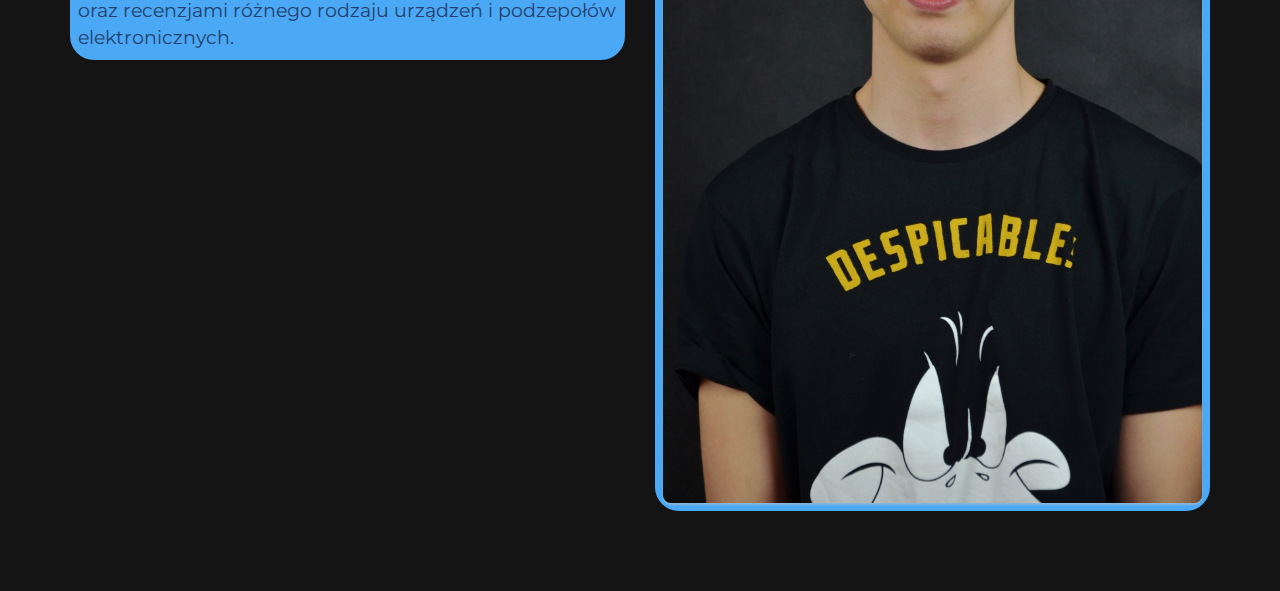
==== commit b9583b98: "changed colour and font size in 'about me' section" ====
--- a/index.html
+++ b/index.html
@@ -207,7 +207,7 @@
 				<div class="row">
 					<div class="col-md-6 col-sm-12">
 						<div class="card">
-							<h3 style="margin-top:2px;margin-bottom:2px;line-height:1.6">Nazywam się Niemcewicz.<br><span style="color:#F6F7F3;">Karol Niemcewicz</span>.</h3>
+							<h3 style="margin-top:2px;margin-bottom:2px;line-height:1.6">Nazywam się Niemcewicz.<br><span style="font-size:1.2em;">Karol Niemcewicz</span>.</h3>
 						</div>
 						<div class="card" style="font-size:1.2em;margin-top:20px;">
 							Jestem uczniem jednego z&nbspnajlepszych liceów w Szczecinie, w&nbspklasie o&nbspprofilu <span style="white-space: nowrap">mat-fiz-inf.</span>
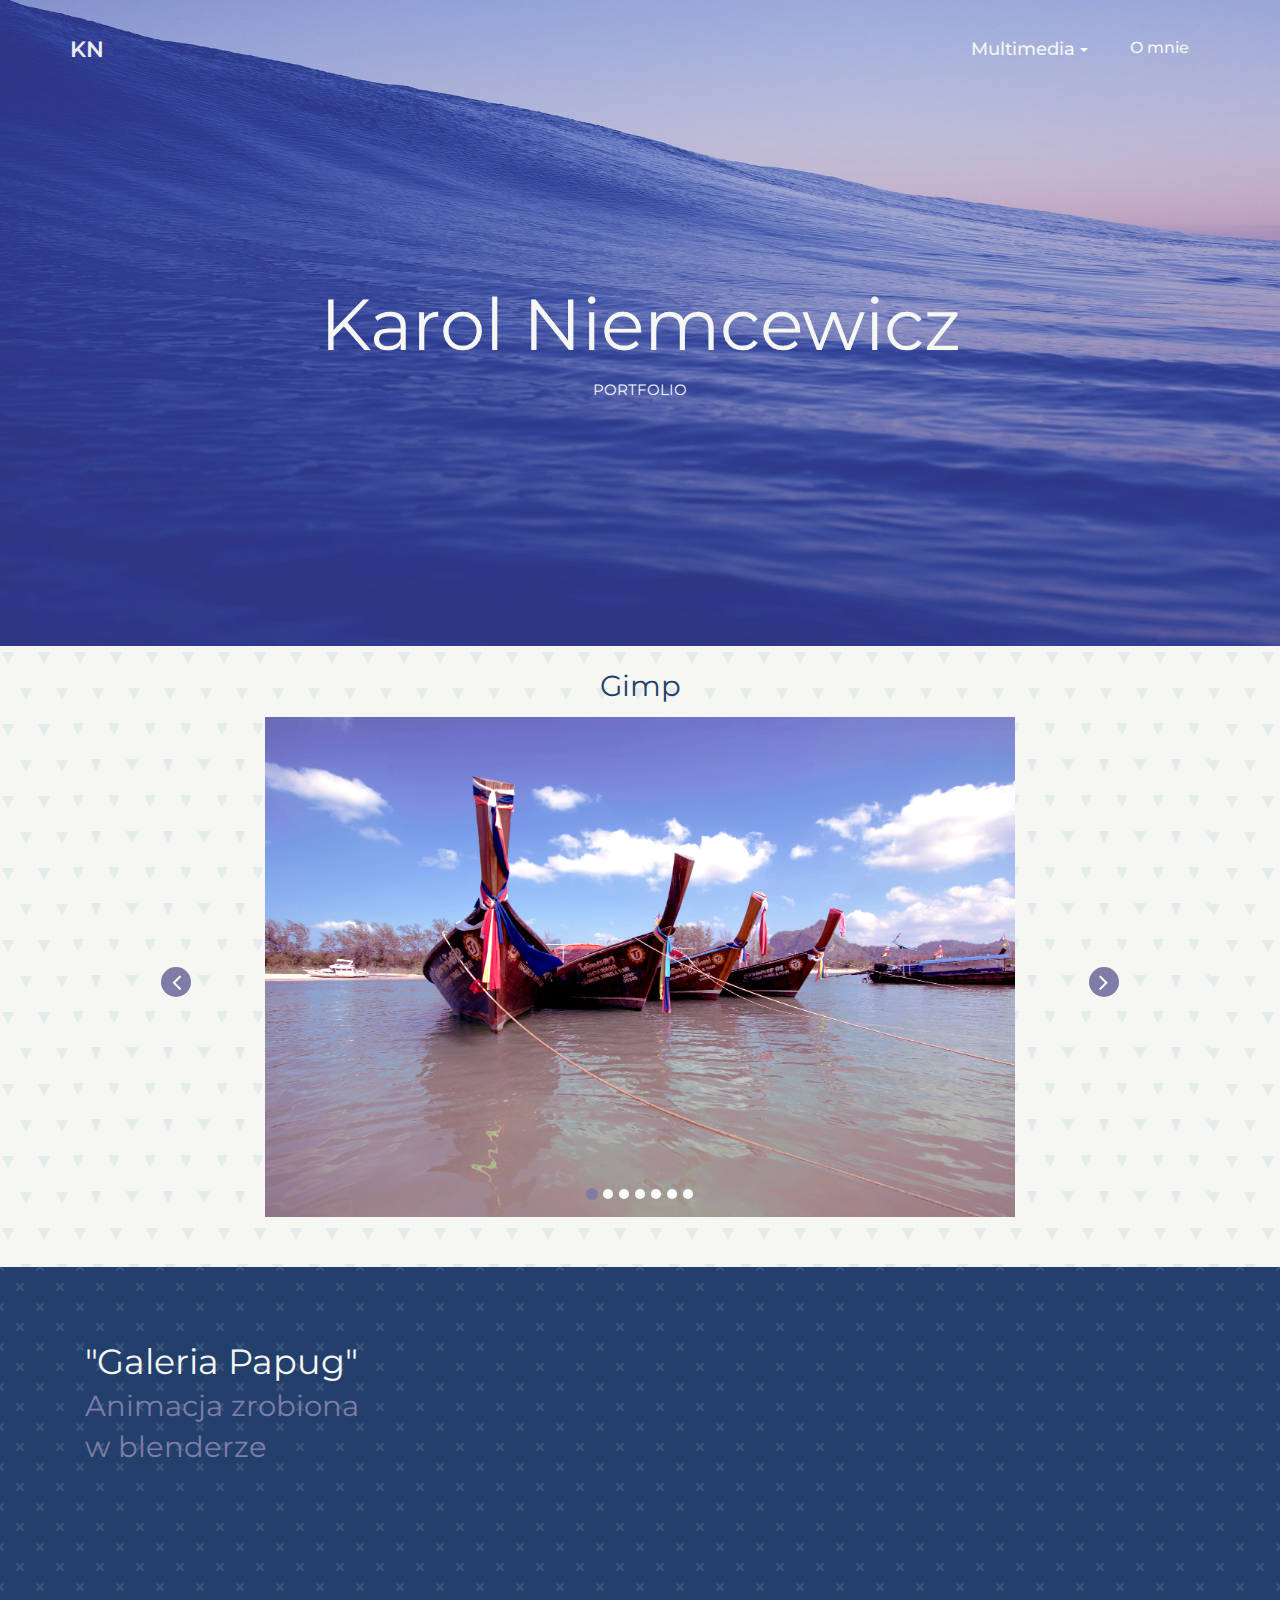
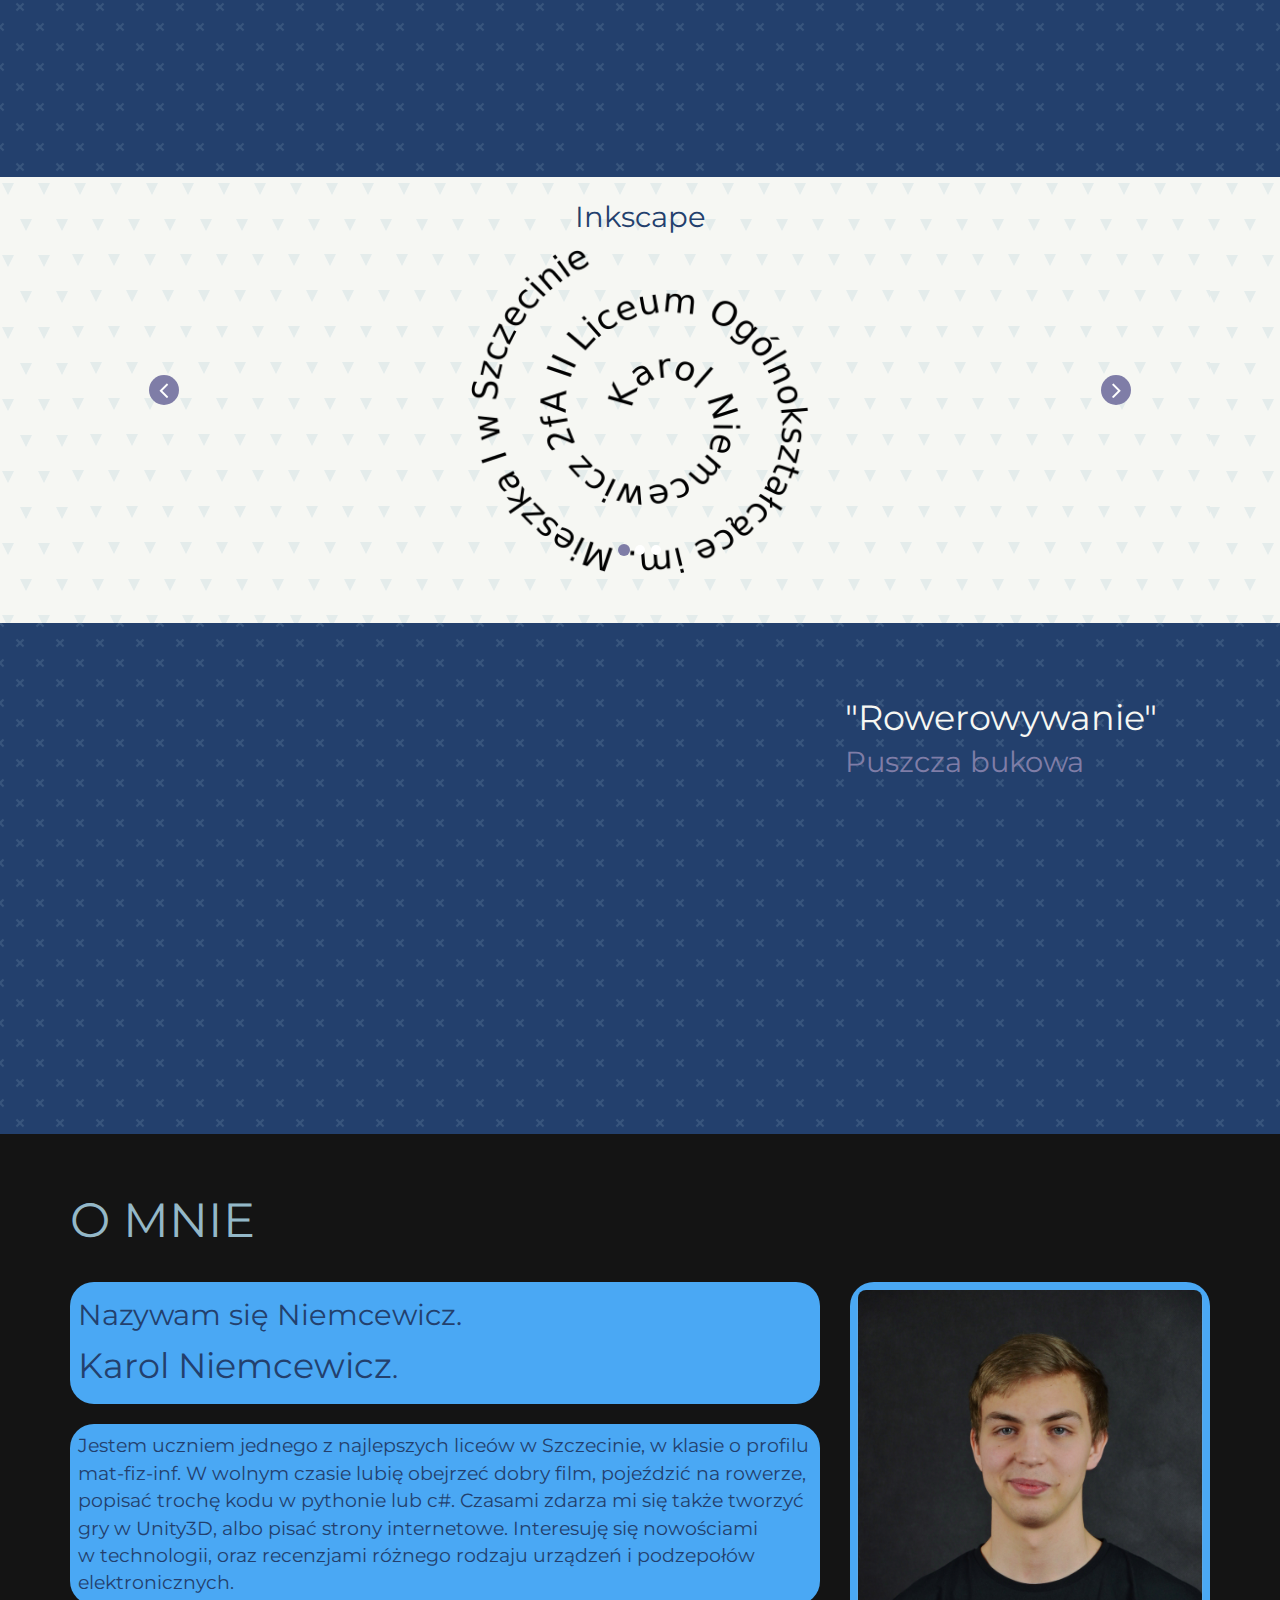
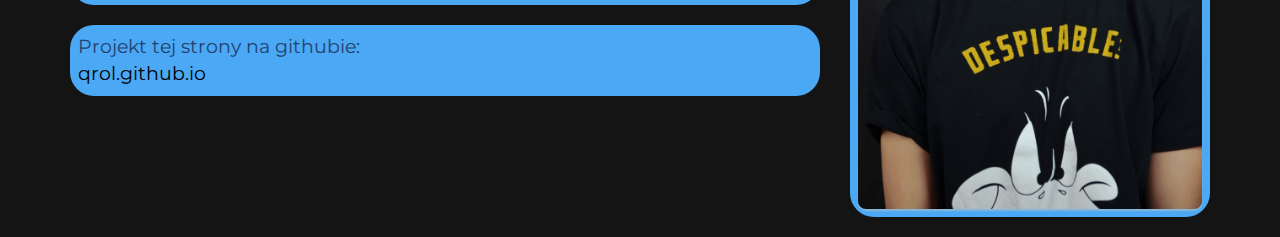
==== commit 6eb0d58d: "added github reference in 'about me' section" ====
--- a/index.html
+++ b/index.html
@@ -205,18 +205,22 @@
 			<div class="container">
 				<h2 class="text-uppercase" style="padding-bottom:20px; color:#94B8C8;">O Mnie</h2>
 				<div class="row">
-					<div class="col-md-6 col-sm-12">
+					<div class="col-md-8 col-sm-12">
 						<div class="card">
 							<h3 style="margin-top:2px;margin-bottom:2px;line-height:1.6">Nazywam się Niemcewicz.<br><span style="font-size:1.2em;">Karol Niemcewicz</span>.</h3>
 						</div>
 						<div class="card" style="font-size:1.2em;margin-top:20px;">
-							Jestem uczniem jednego z&nbspnajlepszych liceów w Szczecinie, w&nbspklasie o&nbspprofilu <span style="white-space: nowrap">mat-fiz-inf.</span>
+							Jestem uczniem jednego z&nbspnajlepszych <a href="http://www.13lo.szczecin.pl/" class="trzynastka" target="_blank">liceów</a> w Szczecinie, w&nbspklasie o&nbspprofilu <span style="white-space: nowrap">mat-fiz-inf.</span>
 							W&nbspwolnym czasie lubię obejrzeć dobry film, pojeździć na rowerze, popisać trochę kodu w&nbsppythonie lub&nbspc#.
 							Czasami zdarza mi się także tworzyć gry w&nbspUnity3D, albo&nbsppisać strony internetowe.
 							Interesuję się nowościami w&nbsptechnologii, oraz&nbsprecenzjami różnego rodzaju urządzeń i&nbsppodzepołów elektronicznych.
 						</div>
-					</div>
-					<div class="col-md-6 col-sm-12">
+						<div class="card" style="font-size:1.2em;margin-top:20px;">
+							Projekt tej strony na githubie:<br>
+							<a href="https://github.com/Qrol/qrol.github.io" class="link" target="_blank">qrol.github.io</a>
+						</div>
+					</div>
+					<div class="col-md-4 col-sm-12">
 						<div class="card">
 							<img src="myImages/KarolN.JPG" class="img-responsive img-rounded">
 						</div>
--- a/myJSnCSS/myCSS.css
+++ b/myJSnCSS/myCSS.css
@@ -107,7 +107,7 @@
 }
 .about{
   padding-top: 30px;
-  padding-bottom: 80px;
+  padding-bottom: 20px;
   background-color: #141414;
 }
 .card{
@@ -118,7 +118,12 @@
   border-radius: 24px;
   height: 100%;
 }
-
+.trzynastka:link, .trzynastka:visited, .trzynastka:hover{
+  color:#23406D;
+}
+.link:link, .link:visited,.link:hover{
+  color:black;
+}
 @media (max-width: 767px) {
   .whiteTXTnav{
     color: #23406D !important;
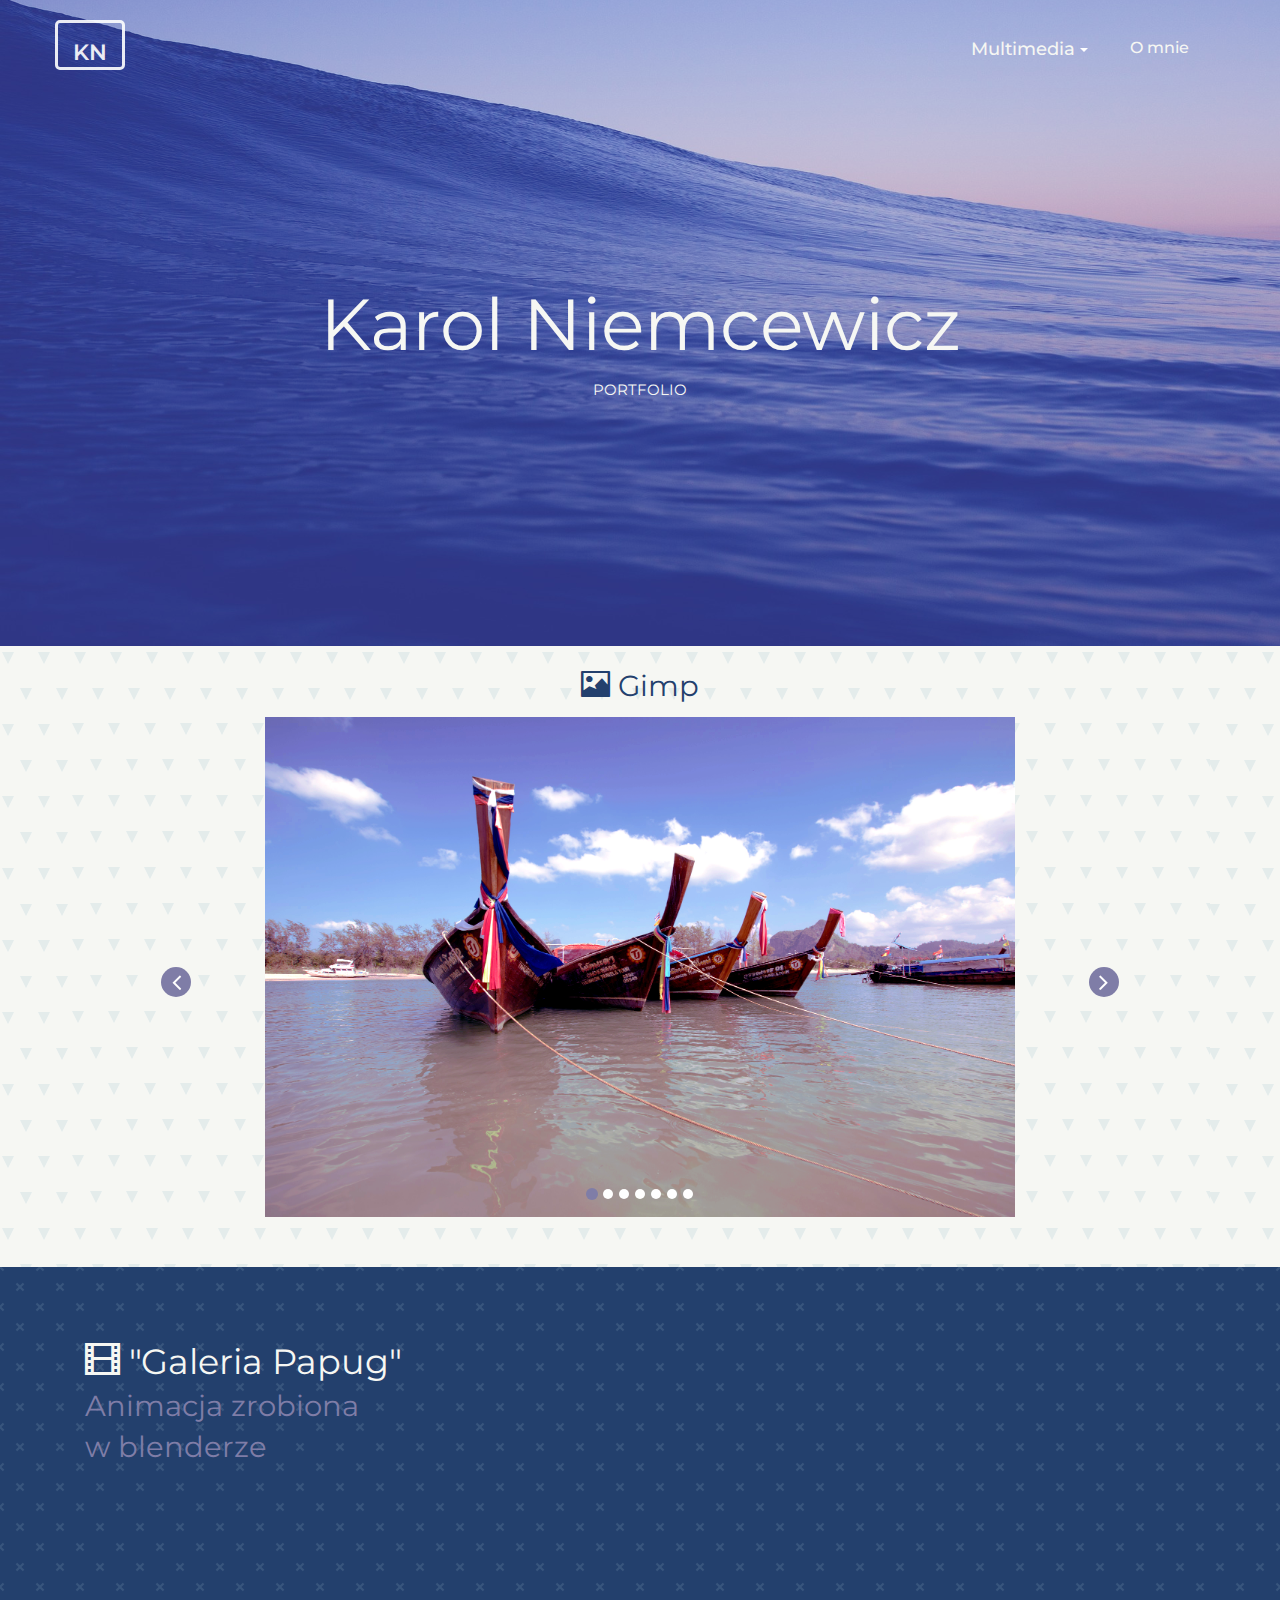
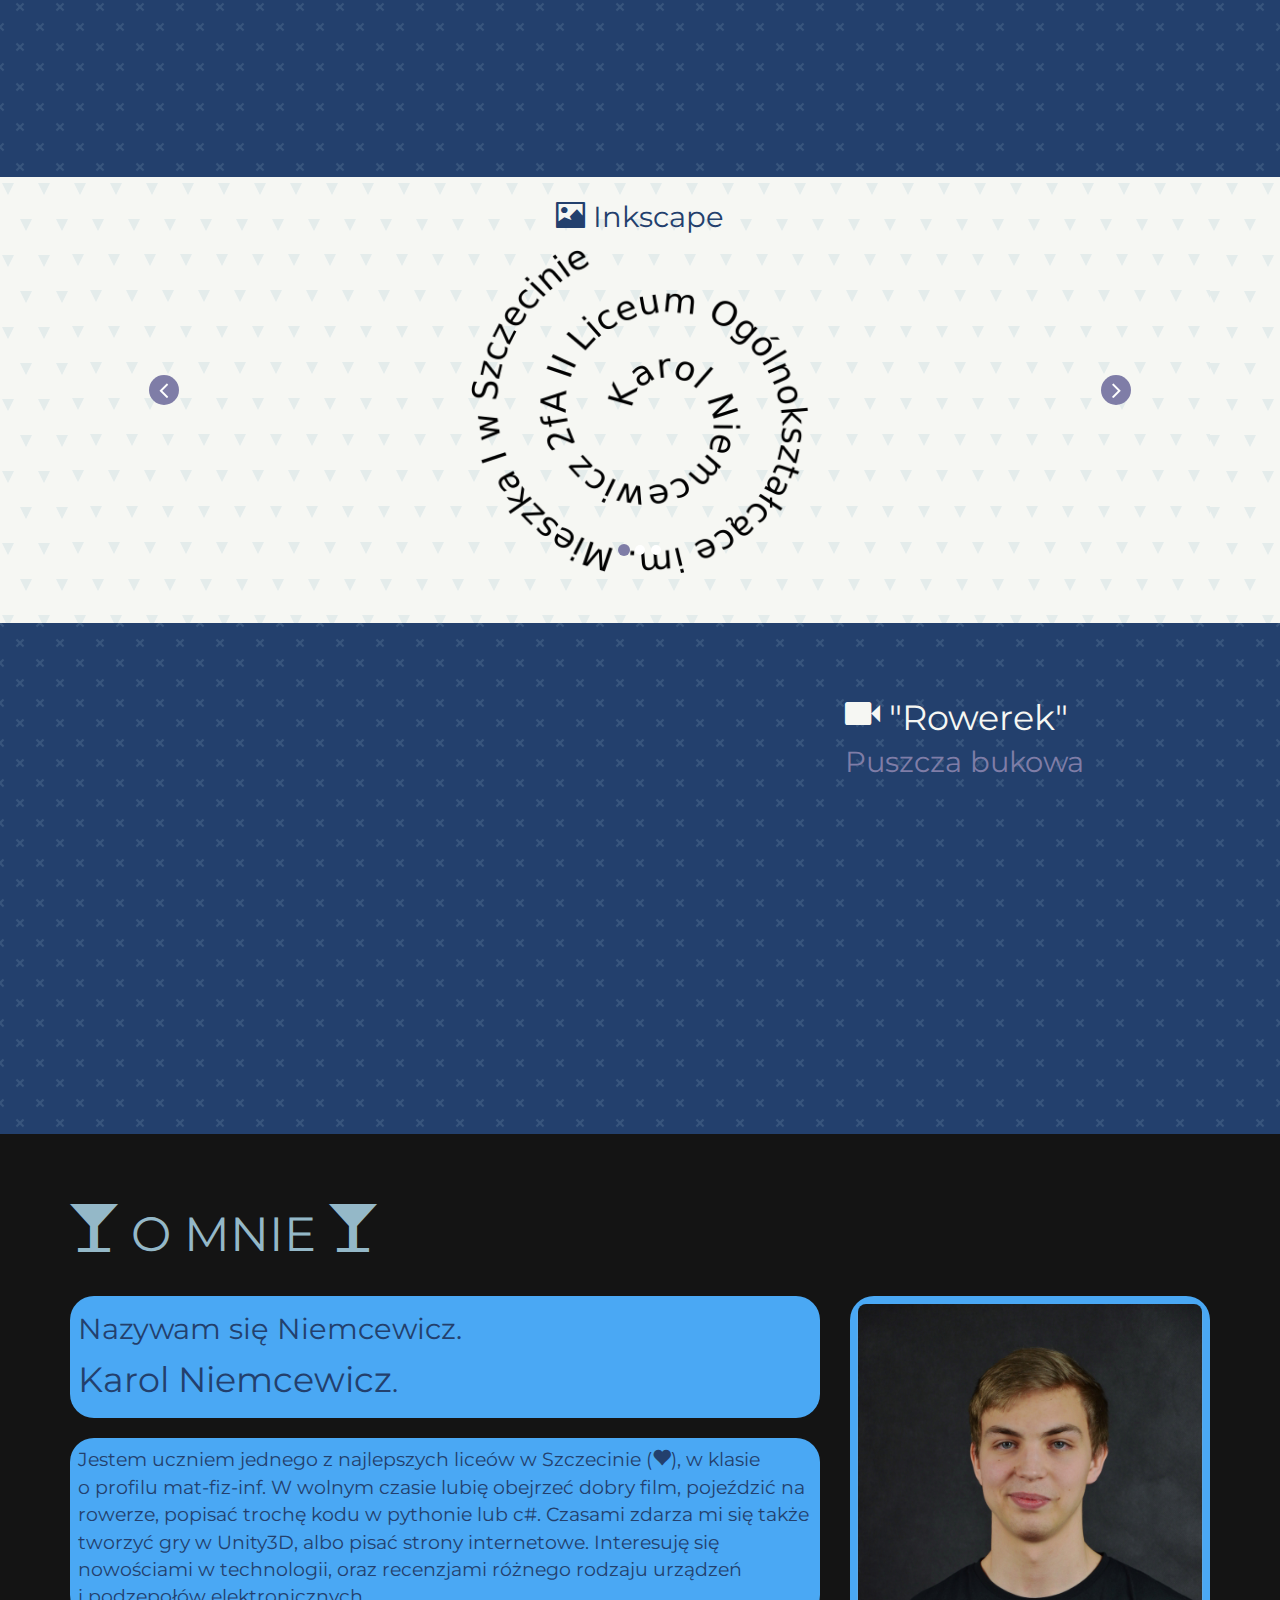
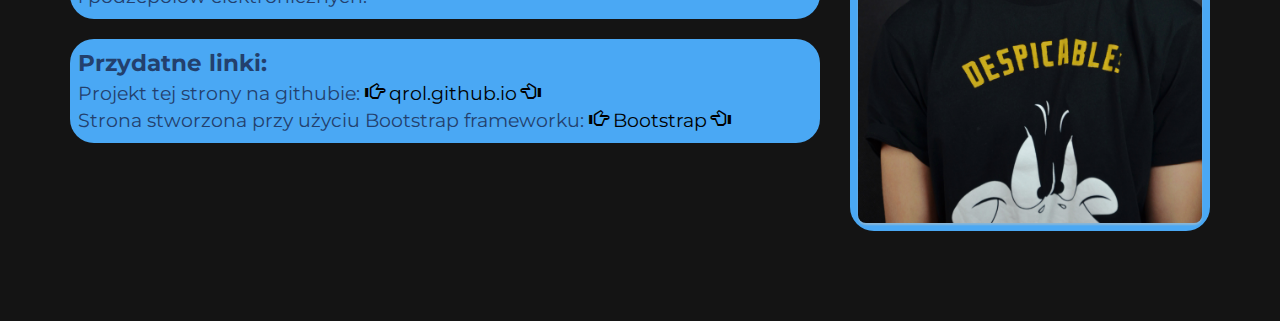
==== commit db649c73: "added glyphicon icons to the page" ====
--- a/index.html
+++ b/index.html
@@ -15,7 +15,7 @@
   <link href="assets/css/demo.css" rel="stylesheet" />
   <link href="myJSnCSS/myCSS.css" rel="stylesheet" />
   <!--     Fonts and icons     -->
-  <link href="http://maxcdn.bootstrapcdn.com/font-awesome/4.2.0/css/font-awesome.min.css" rel="stylesheet">
+  <link href="bootstrap3/css/font-awesome.css" rel="stylesheet">
   <!--<link href='http://fonts.googleapis.com/css?family=Montserrat' rel='stylesheet' type='text/css'>-->
   <!--<link href='http://fonts.googleapis.com/css?family=Open+Sans:400,300' rel='stylesheet' type='text/css'>-->
 	<style>
@@ -42,7 +42,7 @@
 				<img class="img-responsive img-thumbnail" alt="logo.jpg" style="max-height: 50px; padding: 0 0;position: relative; top: 10px; left: -8px" src="myImages/KarolN.jpg">
       </a>
 -->
-			<a class="navbar-brand navbar-left" href="#">
+			<a class="navbar-brand navbar-left" href="#" style="border-style:solid; border-radius:5px;">
          KN
       </a>
       <!--</div>-->
@@ -92,7 +92,7 @@
 	    <div class="container">
 				<div class="col-md-12" style="text-align: center">
 					<!--<h2 style="text-align:left;">Prace z multimediów</h2>-->
-					<h3>Gimp</h3>
+					<h3><span class="glyphicon glyphicon-picture" aria-hidden="true"></span> Gimp</h3>
 				</div>
 			</div>
 			<div class="container">
@@ -144,7 +144,7 @@
 			<div class-"row">
 				<div class="col-md-4 col-sm-12">
 					<h3>
-						<big>"Galeria Papug"</big><br><span style="color: #7F7DA7;">Animacja zrobiona w&nbspblenderze</span>
+						<big><span class="glyphicon glyphicon-film" aria-hidden="true"></span> "Galeria Papug"</big><br><span style="color: #7F7DA7;">Animacja zrobiona w&nbspblenderze</span>
 					</h3>
 				</div>
 				<div class="col-md-8 col-sm-12">
@@ -158,7 +158,7 @@
 	<div class="sec4" class="whiteBG whiteTXT" id="inkscape">
 		<div class="col-md-12" style="text-align: center;">
 			<!--<h2 style="text-align:left;">Prace z multimediów</h2>-->
-			<h3>Inkscape</h3>
+			<h3><span class="glyphicon glyphicon-picture" aria-hidden="true"></span> Inkscape</h3>
 		</div>
 		<div class="carousel slide container" id="inkscapeCar" data-ride="carousel">
 			<ol class="carousel-indicators">
@@ -194,8 +194,9 @@
 						</div>
 					</div>
 					<div class="col-md-4 col-sm-12">
+
 						<h3>
-							<big>"Rowerowywanie"</big><br><span style="color: #7F7DA7;">Puszcza bukowa</span>
+							<big><span class="glyphicon glyphicon-facetime-video" aria-hidden="true"></span> "Rowerek"</big><br><span style="color: #7F7DA7;">Puszcza bukowa</span>
 						</h3>
 					</div>
 				</div>
@@ -203,21 +204,24 @@
 		</div>
 		<div class="about" id="omnie">
 			<div class="container">
-				<h2 class="text-uppercase" style="padding-bottom:20px; color:#94B8C8;">O Mnie</h2>
+				<h2 class="text-uppercase" style="padding-bottom:20px; color:#94B8C8;"><span class="glyphicon glyphicon-glass" aria-hidden="true"></span> O Mnie <span class="glyphicon glyphicon-glass" aria-hidden="true"></span></h2>
 				<div class="row">
 					<div class="col-md-8 col-sm-12">
 						<div class="card">
 							<h3 style="margin-top:2px;margin-bottom:2px;line-height:1.6">Nazywam się Niemcewicz.<br><span style="font-size:1.2em;">Karol Niemcewicz</span>.</h3>
 						</div>
 						<div class="card" style="font-size:1.2em;margin-top:20px;">
-							Jestem uczniem jednego z&nbspnajlepszych <a href="http://www.13lo.szczecin.pl/" class="trzynastka" target="_blank">liceów</a> w Szczecinie, w&nbspklasie o&nbspprofilu <span style="white-space: nowrap">mat-fiz-inf.</span>
+							Jestem uczniem jednego z&nbsp<a href="http://www.13lo.szczecin.pl/" class="trzynastka" target="_blank">najlepszych liceów</a> w Szczecinie (<span class="glyphicon glyphicon-heart"></span>), w&nbspklasie o&nbspprofilu <span style="white-space: nowrap">mat-fiz-inf.</span>
 							W&nbspwolnym czasie lubię obejrzeć dobry film, pojeździć na rowerze, popisać trochę kodu w&nbsppythonie lub&nbspc#.
 							Czasami zdarza mi się także tworzyć gry w&nbspUnity3D, albo&nbsppisać strony internetowe.
 							Interesuję się nowościami w&nbsptechnologii, oraz&nbsprecenzjami różnego rodzaju urządzeń i&nbsppodzepołów elektronicznych.
 						</div>
 						<div class="card" style="font-size:1.2em;margin-top:20px;">
-							Projekt tej strony na githubie:<br>
-							<a href="https://github.com/Qrol/qrol.github.io" class="link" target="_blank">qrol.github.io</a>
+							<big><strong>Przydatne linki:</strong></big><br>
+							Projekt tej strony na githubie:
+							<a href="https://github.com/Qrol/qrol.github.io" class="link" target="_blank"><span class="glyphicon glyphicon-hand-right" aria-hidden="true"></span> qrol.github.io <span class="glyphicon glyphicon-hand-left" aria-hidden="true"></span></a>
+							<br>
+							Strona stworzona przy użyciu Bootstrap frameworku:<a href="https://getbootstrap.com/" class="link"> <span class="glyphicon glyphicon-hand-right" aria-hidden="true"></span> Bootstrap <span class="glyphicon glyphicon-hand-left" aria-hidden="true"></span></a>
 						</div>
 					</div>
 					<div class="col-md-4 col-sm-12">
--- a/myJSnCSS/myCSS.css
+++ b/myJSnCSS/myCSS.css
@@ -106,8 +106,8 @@
   background-color: #7F7DA7 !important;
 }
 .about{
-  padding-top: 30px;
-  padding-bottom: 20px;
+  padding-top: 40px;
+  padding-bottom: 90px;
   background-color: #141414;
 }
 .card{
@@ -120,6 +120,7 @@
 }
 .trzynastka:link, .trzynastka:visited, .trzynastka:hover{
   color:#23406D;
+  cursor:text;
 }
 .link:link, .link:visited,.link:hover{
   color:black;
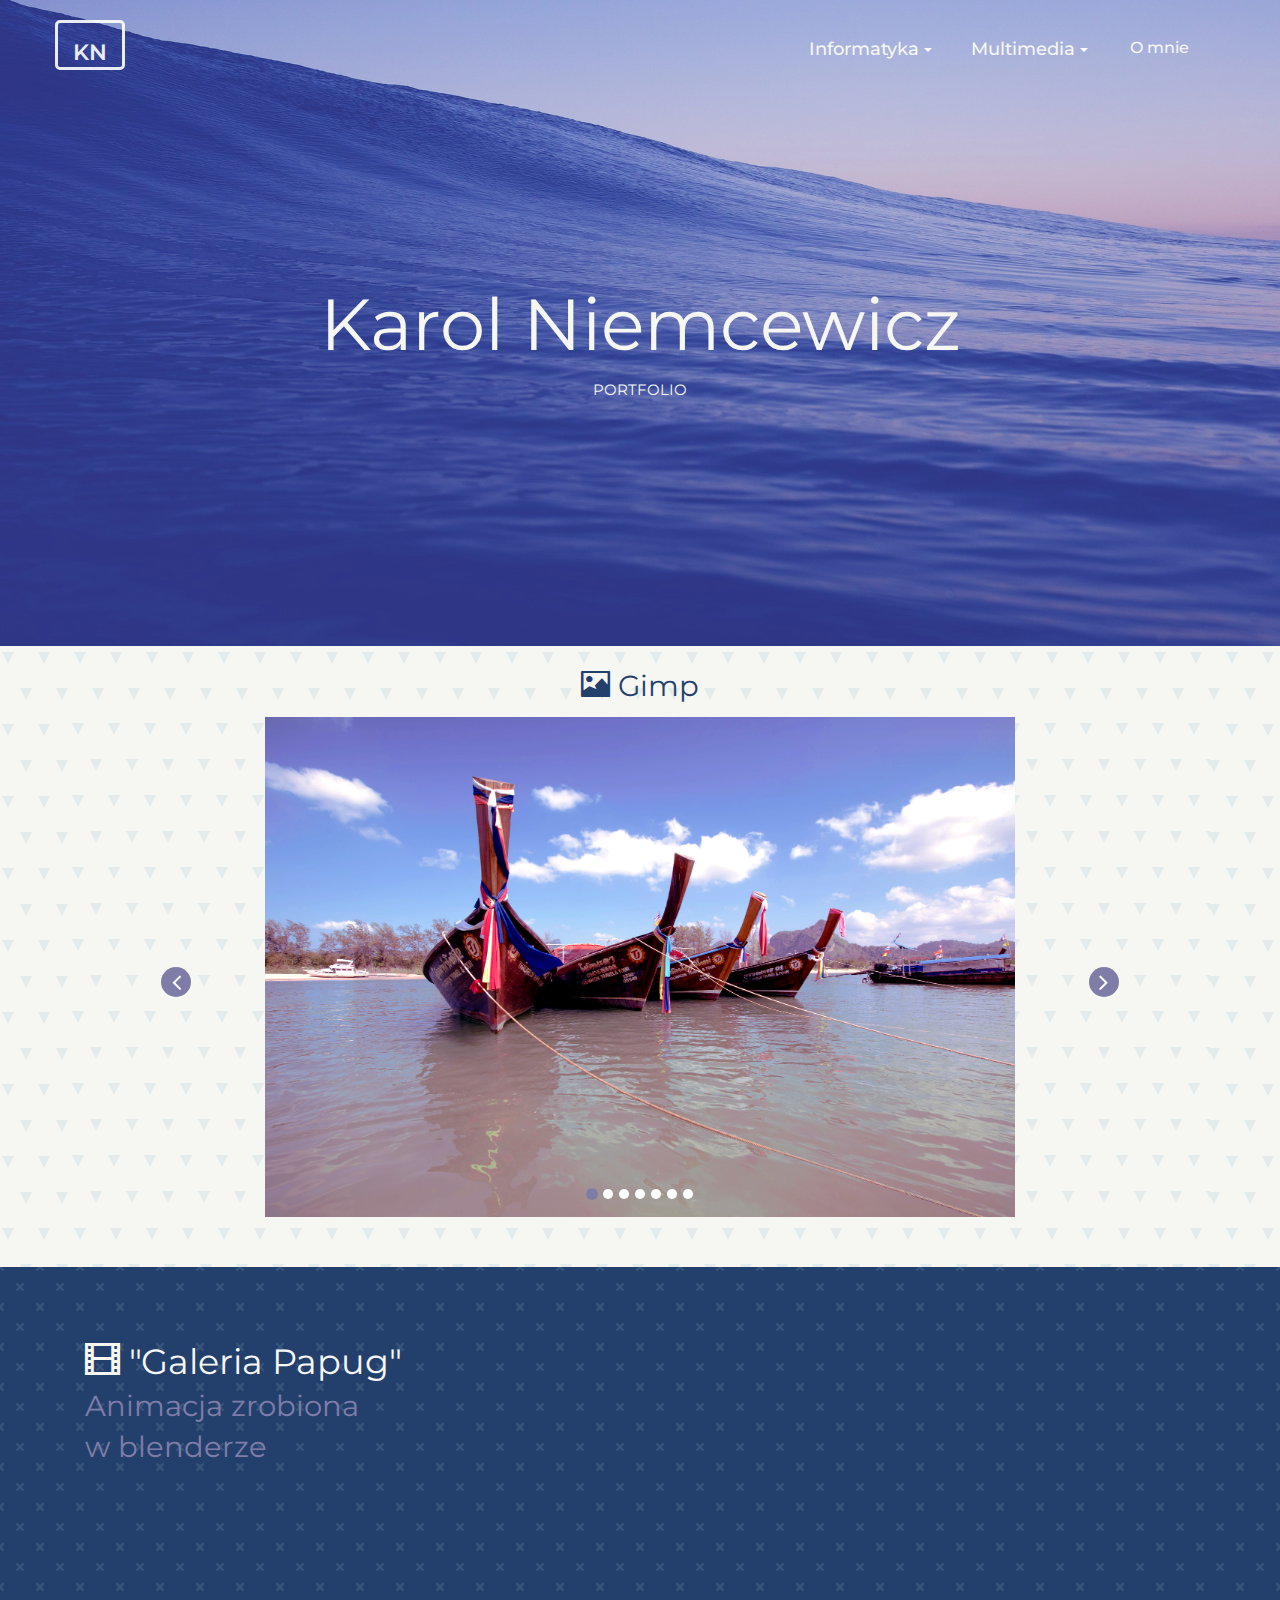
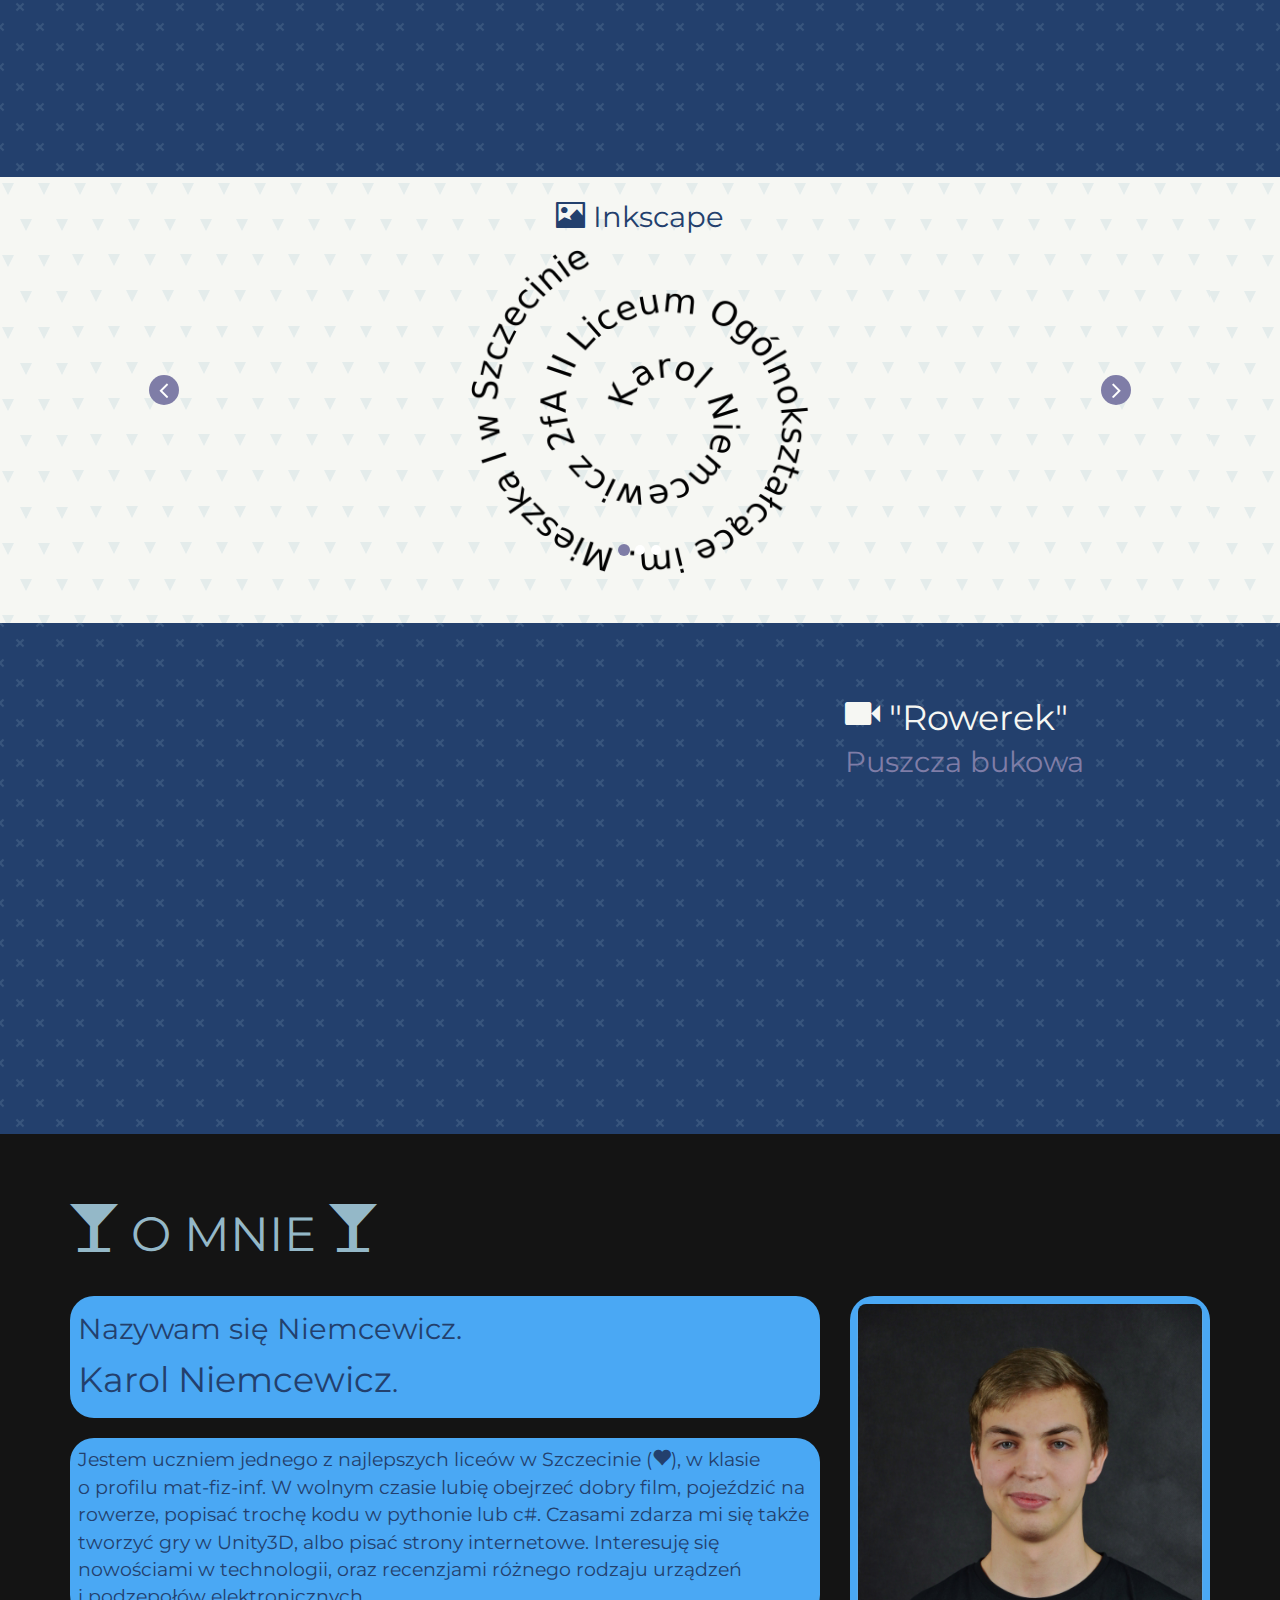
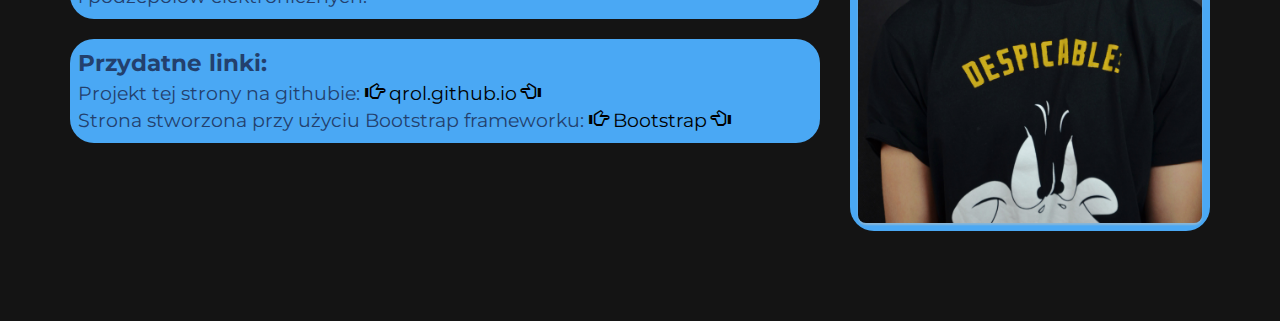
==== commit b0c5af0d: "linked index with sieci" ====
--- a/index.html
+++ b/index.html
@@ -49,29 +49,40 @@
     </div>
     <div class="collapse navbar-collapse" id="navigation1">
       <ul class="nav navbar-nav navbar-right">
-          <li>
-						<div class="btn-group">
-						  <button type="button" class="whiteTXT btn btn-simple dropdown-toggle" data-toggle="dropdown" aria-haspopup="true" aria-expanded="false">
+				<li>
+					<div class="btn-group">
+						<button type="button" class="whiteTXT btn btn-simple dropdown-toggle" data-toggle="dropdown" aria-haspopup="true" aria-expanded="false">
+							Informatyka <span class="caret"></span>
+						</button>
+						<ul class="dropdown-menu">
+							<li><a href="sieci.html">Sieci</a></li>
+						</ul>
+					</div>
+					<!--<a href="#multimedia" class="btn btn-primary btn-simple whiteTXT whiteTXTnav">Multimedia</a>-->
+				</li>
+        <li>
+					<div class="btn-group">
+						<button type="button" class="whiteTXT btn btn-simple dropdown-toggle" data-toggle="dropdown" aria-haspopup="true" aria-expanded="false">
 						    Multimedia <span class="caret"></span>
-						  </button>
-						  <ul class="dropdown-menu">
-						    <li><a href="#gimp">Gimp</a></li>
-						    <li><a href="#papugi">Blender</a></li>
-						    <li><a href="#inkscape">Inkscape</a></li>
-						    <li><a href="#film">Film</a></li>
-						  </ul>
-						</div>
+						</button>
+						 <ul class="dropdown-menu">
+						   <li><a href="#gimp">Gimp</a></li>
+						   <li><a href="#papugi">Blender</a></li>
+						   <li><a href="#inkscape">Inkscape</a></li>
+						   <li><a href="#film">Film</a></li>
+						 </ul>
+					 </div>
             <!--<a href="#multimedia" class="btn btn-primary btn-simple whiteTXT whiteTXTnav">Multimedia</a>-->
-          </li>
+        </li>
 <!--
 					<li>
             <a href="#papugi" class="btn btn-default btn-simple whiteTXT whiteTXTnav">Zobacz papużki</a>
           </li>
 -->
-          <li>
+        <li>
             <!--http://www.creative-tim.com/product/paper-kit-->
-            <a href="#omnie" class="btn btn-default btn-simple whiteTXT whiteTXTnav">O mnie</a>
-          </li>
+          <a href="#omnie" class="btn btn-default btn-simple whiteTXT whiteTXTnav">O mnie</a>
+        </li>
       </ul>
     </div>
   </div>
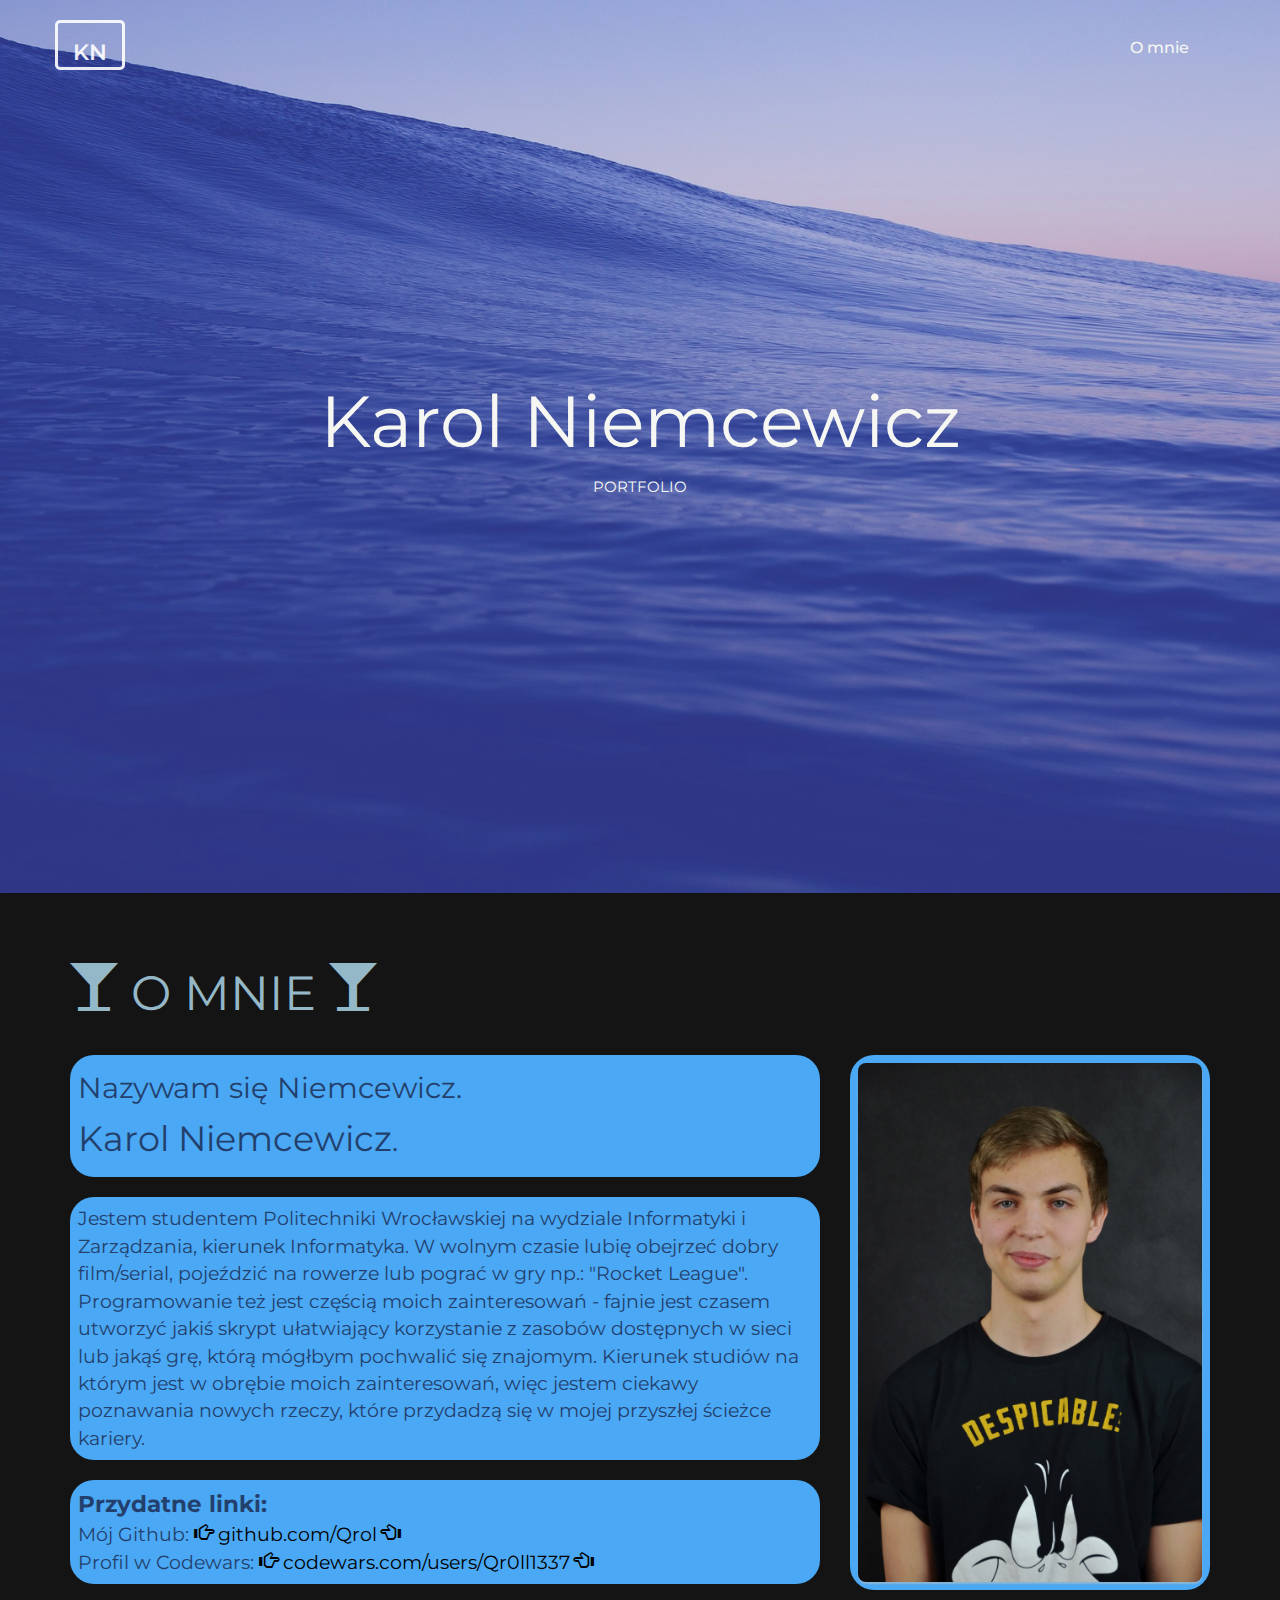
==== commit 46bdc426: "updated content" ====
--- a/index.html
+++ b/index.html
@@ -49,36 +49,6 @@
     </div>
     <div class="collapse navbar-collapse" id="navigation1">
       <ul class="nav navbar-nav navbar-right">
-				<li>
-					<div class="btn-group">
-						<button type="button" class="whiteTXT btn btn-simple dropdown-toggle" data-toggle="dropdown" aria-haspopup="true" aria-expanded="false">
-							Informatyka <span class="caret"></span>
-						</button>
-						<ul class="dropdown-menu">
-							<li><a href="sieci.html">Sieci</a></li>
-						</ul>
-					</div>
-					<!--<a href="#multimedia" class="btn btn-primary btn-simple whiteTXT whiteTXTnav">Multimedia</a>-->
-				</li>
-        <li>
-					<div class="btn-group">
-						<button type="button" class="whiteTXT btn btn-simple dropdown-toggle" data-toggle="dropdown" aria-haspopup="true" aria-expanded="false">
-						    Multimedia <span class="caret"></span>
-						</button>
-						 <ul class="dropdown-menu">
-						   <li><a href="#gimp">Gimp</a></li>
-						   <li><a href="#papugi">Blender</a></li>
-						   <li><a href="#inkscape">Inkscape</a></li>
-						   <li><a href="#film">Film</a></li>
-						 </ul>
-					 </div>
-            <!--<a href="#multimedia" class="btn btn-primary btn-simple whiteTXT whiteTXTnav">Multimedia</a>-->
-        </li>
-<!--
-					<li>
-            <a href="#papugi" class="btn btn-default btn-simple whiteTXT whiteTXTnav">Zobacz papużki</a>
-          </li>
--->
         <li>
             <!--http://www.creative-tim.com/product/paper-kit-->
           <a href="#omnie" class="btn btn-default btn-simple whiteTXT whiteTXTnav">O mnie</a>
@@ -99,120 +69,6 @@
 			</div>
 	  </div>
 
-	  <div class="sec2" id="gimp" style="">
-	    <div class="container">
-				<div class="col-md-12" style="text-align: center">
-					<!--<h2 style="text-align:left;">Prace z multimediów</h2>-->
-					<h3><span class="glyphicon glyphicon-picture" aria-hidden="true"></span> Gimp</h3>
-				</div>
-			</div>
-			<div class="container">
-	      <div class="carousel slide" id="multimediaCarousel" data-ride="carousel">
-					<ol class="carousel-indicators">
-	    			<li data-target="#multimediaCarousel" data-slide-to="0" class="active"></li>
-	    			<li data-target="#multimediaCarousel" data-slide-to="1"></li>
-	    			<li data-target="#multimediaCarousel" data-slide-to="2"></li>
-						<li data-target="#multimediaCarousel" data-slide-to="3"></li>
-						<li data-target="#multimediaCarousel" data-slide-to="4"></li>
-						<li data-target="#multimediaCarousel" data-slide-to="5"></li>
-						<li data-target="#multimediaCarousel" data-slide-to="6"></li>
-
-	  			</ol>
-					<div class="carousel-inner">
-						<div class="item active">
-							<div class="carouselImg1"><img src="myImages/venezia.jpg"></div>
-						</div>
-						<div class="item">
-							<div class="carouselImg1"><img src="myImages/hairColor.jpg"></div>
-						</div>
-						<div class="item">
-							<div class="carouselImg1"><img src="myImages/faceRepair.jpg"></div>
-						</div>
-						<div class="item">
-							<div class="carouselImg1"><img src="myImages/figura.jpg"></div>
-						</div>
-						<div class="item">
-							<div class="carouselImg1"><img src="myImages/egypt.png"></div>
-						</div>
-						<div class="item">
-							<div class="carouselImg1"><img src="myImages/paris.jpg"></div>
-						</div>
-						<div class="item">
-							<div class="carouselImg1"><img src="myImages/bird.jpg"></div>
-						</div>
-					</div>
-					<a class="left carousel-control" href="#multimediaCarousel" role="button" data-slide="prev">
-				    <span class="fa fa-angle-left"></span>
-				  </a>
-				  <a class="right carousel-control" href="#multimediaCarousel" role="button" data-slide="next">
-				    <span class="fa fa-angle-right"></span>
-				  </a>
-				</div>
-	    </div>
-	  </div>
-	<div class="sec3" id="papugi">
-		<div class="container">
-			<div class-"row">
-				<div class="col-md-4 col-sm-12">
-					<h3>
-						<big><span class="glyphicon glyphicon-film" aria-hidden="true"></span> "Galeria Papug"</big><br><span style="color: #7F7DA7;">Animacja zrobiona w&nbspblenderze</span>
-					</h3>
-				</div>
-				<div class="col-md-8 col-sm-12">
-					<div class="embed-responsive embed-responsive-16by9">
-						<iframe class="embed-responsive-item" src="https://www.youtube.com/embed/mJWH2rrY6X4" frameborder="0" allowfullscreen ></iframe>
-					</div>
-				</div>
-			</div>
-		</div>
-	</div>
-	<div class="sec4" class="whiteBG whiteTXT" id="inkscape">
-		<div class="col-md-12" style="text-align: center;">
-			<!--<h2 style="text-align:left;">Prace z multimediów</h2>-->
-			<h3><span class="glyphicon glyphicon-picture" aria-hidden="true"></span> Inkscape</h3>
-		</div>
-		<div class="carousel slide container" id="inkscapeCar" data-ride="carousel">
-			<ol class="carousel-indicators">
-  			<li data-target="#inkscapeCar" data-slide-to="0" class="active"></li>
-  			<li data-target="#inkscapeCar" data-slide-to="1"></li>
-				<li data-target="#inkscapeCar" data-slide-to="2"></li>
-  		</ol>
-			<div class="carousel-inner">
-				<div class="item active">
-					<div class="carouselImg2"><img src="myImages/ink1.png"></div>
-				</div>
-				<div class="item">
-					<div class="carouselImg2"><img src="myImages/ink2.png"></div>
-				</div>
-				<div class="item">
-					<div class="carouselImg2"><img src="myImages/ink3.png"></div>
-				</div>
-			</div>
-			<a class="left carousel-control" href="#inkscapeCar" role="button" data-slide="prev">
-		    <span class="fa fa-angle-left"></span>
-		  </a>
-		  <a class="right carousel-control" href="#inkscapeCar" role="button" data-slide="next">
-		    <span class="fa fa-angle-right"></span>
-		  </a>
-		</div>
-	</div>
-	<div class="sec3" id="film">
-			<div class="container">
-				<div class-"row">
-					<div class="col-md-8 col-sm-12">
-						<div class="embed-responsive embed-responsive-16by9">
-							<iframe class="embed-responsive-item" src="https://www.youtube.com/embed/llq_i2OmAB4" frameborder="0" allowfullscreen></iframe>
-						</div>
-					</div>
-					<div class="col-md-4 col-sm-12">
-
-						<h3>
-							<big><span class="glyphicon glyphicon-facetime-video" aria-hidden="true"></span> "Rowerek"</big><br><span style="color: #7F7DA7;">Puszcza bukowa</span>
-						</h3>
-					</div>
-				</div>
-			</div>
-		</div>
 		<div class="about" id="omnie">
 			<div class="container">
 				<h2 class="text-uppercase" style="padding-bottom:20px; color:#94B8C8;"><span class="glyphicon glyphicon-glass" aria-hidden="true"></span> O Mnie <span class="glyphicon glyphicon-glass" aria-hidden="true"></span></h2>
@@ -222,17 +78,19 @@
 							<h3 style="margin-top:2px;margin-bottom:2px;line-height:1.6">Nazywam się Niemcewicz.<br><span style="font-size:1.2em;">Karol Niemcewicz</span>.</h3>
 						</div>
 						<div class="card" style="font-size:1.2em;margin-top:20px;">
-							Jestem uczniem jednego z&nbsp<a href="http://www.13lo.szczecin.pl/" class="trzynastka" target="_blank">najlepszych liceów</a> w Szczecinie (<span class="glyphicon glyphicon-heart"></span>), w&nbspklasie o&nbspprofilu <span style="white-space: nowrap">mat-fiz-inf.</span>
-							W&nbspwolnym czasie lubię obejrzeć dobry film, pojeździć na rowerze, popisać trochę kodu w&nbsppythonie lub&nbspc#.
-							Czasami zdarza mi się także tworzyć gry w&nbspUnity3D, albo&nbsppisać strony internetowe.
-							Interesuję się nowościami w&nbsptechnologii, oraz&nbsprecenzjami różnego rodzaju urządzeń i&nbsppodzepołów elektronicznych.
+							Jestem studentem Politechniki Wrocławskiej na wydziale Informatyki i Zarządzania, kierunek Informatyka.
+							W wolnym czasie lubię obejrzeć dobry film/serial, pojeździć na rowerze lub pograć w gry np.: "Rocket League".
+							Programowanie też jest częścią moich zainteresowań - fajnie jest czasem utworzyć jakiś skrypt ułatwiający korzystanie z zasobów dostępnych w sieci lub jakąś grę, którą mógłbym pochwalić się znajomym.
+							Kierunek studiów na którym jest w obrębie moich zainteresowań, więc jestem ciekawy poznawania nowych rzeczy, które przydadzą się w mojej przyszłej ścieżce kariery.
 						</div>
 						<div class="card" style="font-size:1.2em;margin-top:20px;">
 							<big><strong>Przydatne linki:</strong></big><br>
-							Projekt tej strony na githubie:
-							<a href="https://github.com/Qrol/qrol.github.io" class="link" target="_blank"><span class="glyphicon glyphicon-hand-right" aria-hidden="true"></span> qrol.github.io <span class="glyphicon glyphicon-hand-left" aria-hidden="true"></span></a>
+							Mój Github:
+							<a href="https://github.com/Qrol" class="link" target="_blank"><span class="glyphicon glyphicon-hand-right" aria-hidden="true"></span> github.com/Qrol <span class="glyphicon glyphicon-hand-left" aria-hidden="true"></span></a>
 							<br>
-							Strona stworzona przy użyciu Bootstrap frameworku:<a href="https://getbootstrap.com/" class="link"> <span class="glyphicon glyphicon-hand-right" aria-hidden="true"></span> Bootstrap <span class="glyphicon glyphicon-hand-left" aria-hidden="true"></span></a>
+							Profil w Codewars:
+							<a href="https://www.codewars.com/users/Qr0ll1337" class="link" target="_blank"><span class="glyphicon glyphicon-hand-right" aria-hidden="true"></span> codewars.com/users/Qr0ll1337 <span class="glyphicon glyphicon-hand-left" aria-hidden="true"></span></a>
+
 						</div>
 					</div>
 					<div class="col-md-4 col-sm-12">
--- a/myJSnCSS/myCSS.css
+++ b/myJSnCSS/myCSS.css
@@ -7,12 +7,12 @@
 //23406D   darkblue
 */
 body{
-  /*background: #000;*/
 
   margin:0 !important;
 }
 .wrapper{
   background-color: #23406D;
+
 }
 small{
   font-size: 1.5rem;
@@ -23,7 +23,21 @@
   color: #F6F7F3 !important;
 }
 
-.sec1{/*
+.sec1{
+  background-image: url('../myImages/waterBackground.jpg');
+  background-size: cover;
+  background-color: #7F7DA7;
+  background-position: center top;
+  background-blend-mode:overlay;
+  margin-top: -120px;
+  min-height: 100vh;
+  padding-top: 50px;
+  padding-bottom: 50px;
+  text-align:center;
+  /*margin-bottom: 0px;*/
+  z-index: -1;
+}
+.sieciSec1{/*
   sky
   background-image: url('http://orig07.deviantart.net/6369/f/2015/286/1/8/departure_by_auroralion-d9czi3p.png');
 
@@ -33,11 +47,11 @@
   water
   background-image: url('http://harvardkennedyschoolreview.com/wp-content/uploads/2015/12/water.jpg');
   */
-  background-image: url('../myImages/waterBackground.jpg');
+  background-image: url('../myImages/cable.jpg');
   background-size: cover;
   background-color: #7F7DA7;
   background-position: center top;
-  background-blend-mode:overlay;
+  background-blend-mode:color-burn;
   margin-top: -120px;
   min-height: 650px;
   /*min-height: 1200px;*/
@@ -49,7 +63,7 @@
 }
 .motto-title{
   color: #F6F7F3;
-  margin-top: 170px;;
+  margin-top: 30vh;;
   /*background-color: rgba(0,0,0,0.4);*/
   padding-bottom: 15px;
 }
@@ -72,6 +86,17 @@
     padding-top: 50px;
     padding-bottom: 50px;
 }
+.sieciSec3{
+    color: #F6F7F3;
+    /*background-color: #23406D;*/
+    background-color: #23406d;
+    background-image: url("data:image/svg+xml,%3Csvg xmlns='http://www.w3.org/2000/svg' width='40' height='40' viewBox='0 0 40 40'%3E%3Cg fill-rule='evenodd'%3E%3Cg fill='%2394b8c8' fill-opacity='0.18'%3E%3Cpath d='M0 38.59l2.83-2.83 1.41 1.41L1.41 40H0v-1.41zM0 1.4l2.83 2.83 1.41-1.41L1.41 0H0v1.41zM38.59 40l-2.83-2.83 1.41-1.41L40 38.59V40h-1.41zM40 1.41l-2.83 2.83-1.41-1.41L38.59 0H40v1.41zM20 18.6l2.83-2.83 1.41 1.41L21.41 20l2.83 2.83-1.41 1.41L20 21.41l-2.83 2.83-1.41-1.41L18.59 20l-2.83-2.83 1.41-1.41L20 18.59z'/%3E%3C/g%3E%3C/g%3E%3C/svg%3E");
+
+
+    margin:0;
+    padding-top: 50px;
+    padding-bottom: 150px;
+}
 .sec4{
   margin: 0;
   padding-bottom: 50px;
@@ -86,29 +111,11 @@
 .carouselImg1, .carouselImg2{
   text-align: center !important;
 }
-.carouselImg1 img{
-  max-height: 500px;
-  max-width: 100%;
-}
-.carouselImg2 img{
-  max-height:325px;
-  max-width: 100%;
-}
-a.carousel-control, li.active{
-  background-color: #7F7DA7 !important;
-}
-.dropdown-menu{
-  background-color: #F6F7F3 !important;
-  color: #23406D !important;
-}
-.dropdown-menu > li :hover{
-  color:#F6F7F3 !important;
-  background-color: #7F7DA7 !important;
-}
 .about{
   padding-top: 40px;
   padding-bottom: 90px;
   background-color: #141414;
+  min-height: 100vh;
 }
 .card{
   padding: 8px;
@@ -118,10 +125,6 @@
   border-radius: 24px;
   height: 100%;
 }
-.trzynastka:link, .trzynastka:visited, .trzynastka:hover{
-  color:#23406D;
-  cursor:text;
-}
 .link:link, .link:visited,.link:hover{
   color:black;
 }
